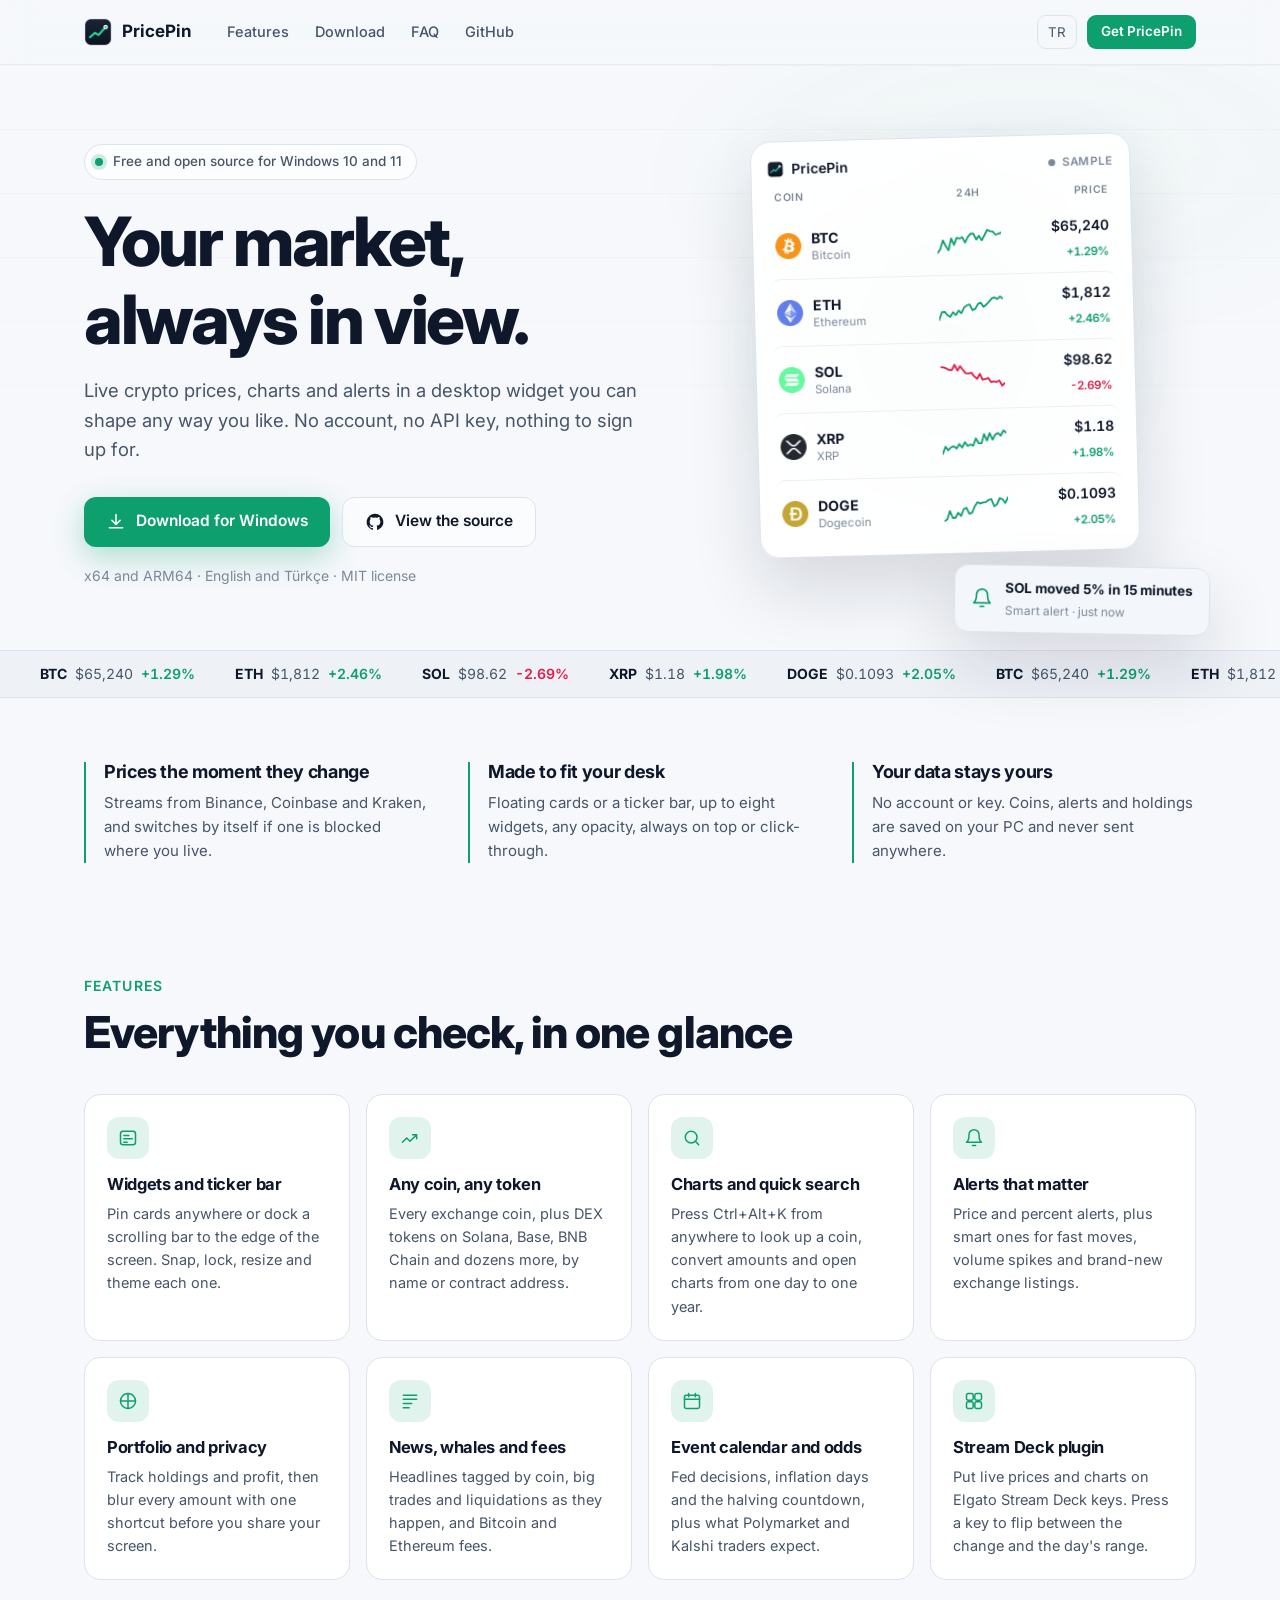
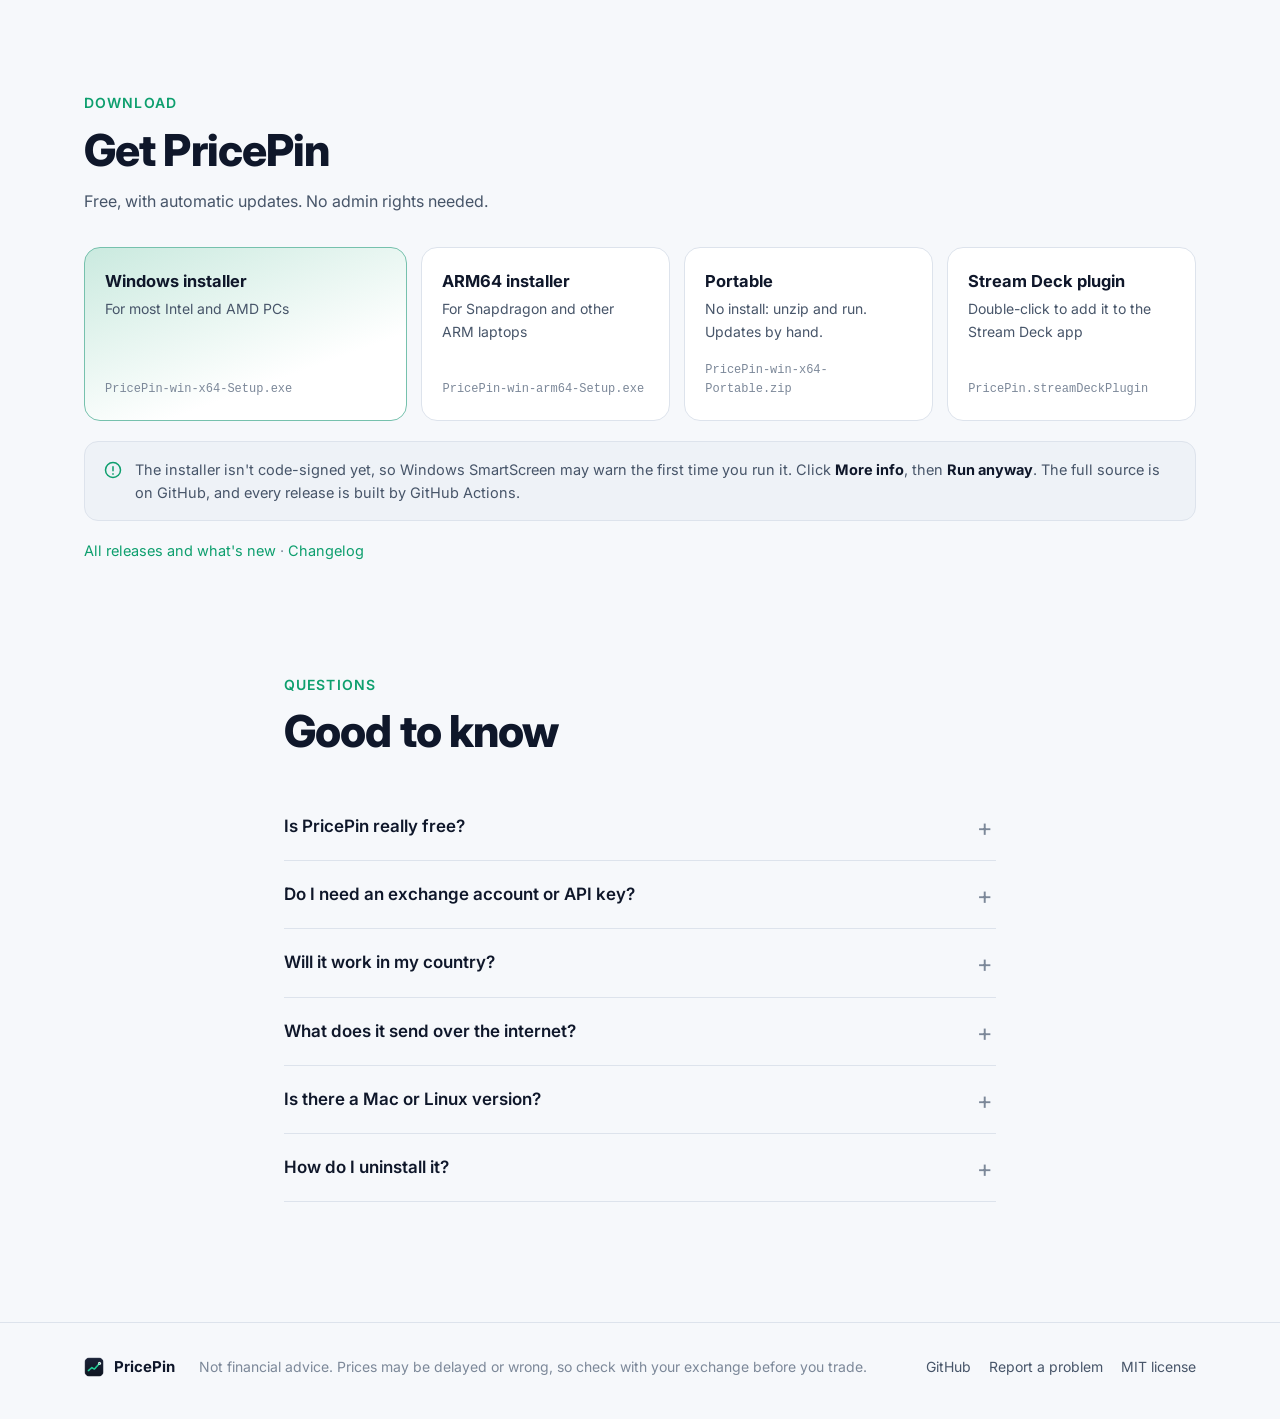
==== site/index.html @ 3ea1afc9 "Website: a GitHub Pages site for PricePin One static page in site/ (no build step): hero with a widg" ====
<!doctype html>
<html lang="en">
<head>
  <meta charset="utf-8">
  <meta name="viewport" content="width=device-width, initial-scale=1">
  <title>PricePin: live crypto prices on your Windows desktop</title>
  <meta name="description" content="PricePin is a free, open-source Windows widget for live crypto prices, charts, alerts, portfolio, news and prediction odds. No account, no API key.">
  <meta name="theme-color" content="#0B1019">
  <link rel="icon" href="favicon.ico" sizes="any">
  <link rel="icon" href="img/icon.png" type="image/png">
  <link rel="canonical" href="https://4u0.github.io/PricePin-Next/">
  <meta property="og:type" content="website">
  <meta property="og:title" content="PricePin: your market, always in view">
  <meta property="og:description" content="A free, open-source Windows widget for live crypto prices, charts, alerts and more.">
  <meta property="og:url" content="https://4u0.github.io/PricePin-Next/">
  <meta property="og:image" content="https://4u0.github.io/PricePin-Next/img/og.png">
  <meta name="twitter:card" content="summary_large_image">
  <link rel="preconnect" href="https://fonts.googleapis.com">
  <link rel="preconnect" href="https://fonts.gstatic.com" crossorigin>
  <link href="https://fonts.googleapis.com/css2?family=Inter:wght@400;500;600;700;800&display=swap" rel="stylesheet">
  <link rel="stylesheet" href="style.css">
</head>
<body>
  <a class="skip" href="#main" data-i18n="skip">Skip to content</a>

  <header class="nav" id="top">
    <div class="wrap nav-row">
      <a class="brand" href="#top" aria-label="PricePin">
        <img src="img/icon.png" alt="" width="28" height="28">
        <span>PricePin</span>
      </a>
      <nav class="links" aria-label="Main">
        <a href="#features" data-i18n="nav.features">Features</a>
        <a href="#download" data-i18n="nav.download">Download</a>
        <a href="#faq" data-i18n="nav.faq">FAQ</a>
        <a href="https://github.com/4U0/PricePin-Next" rel="noopener">GitHub</a>
      </nav>
      <div class="nav-actions">
        <button class="lang" id="lang" type="button" aria-label="Türkçe">TR</button>
        <a class="btn btn-small" href="#download" data-i18n="nav.get">Get PricePin</a>
      </div>
    </div>
  </header>

  <main id="main">
    <!-- Hero -->
    <section class="hero">
      <div class="wrap hero-grid">
        <div class="hero-copy">
          <p class="eyebrow"><span class="dot"></span><span data-i18n="hero.eyebrow">Free and open source for Windows 10 and 11</span></p>
          <h1 data-i18n="hero.title">Your market, always in view.</h1>
          <p class="lead" data-i18n="hero.lead">Live crypto prices, charts and alerts in a desktop widget you can shape any way you like. No account, no API key, nothing to sign up for.</p>
          <div class="cta">
            <a class="btn btn-primary" id="download-main" href="https://github.com/4U0/PricePin-Next/releases/latest/download/PricePin-win-x64-Setup.exe">
              <svg viewBox="0 0 24 24" aria-hidden="true"><path d="M12 3v12m0 0l-5-5m5 5l5-5M4 19h16"/></svg>
              <span data-i18n="hero.download">Download for Windows</span>
            </a>
            <a class="btn btn-ghost" href="https://github.com/4U0/PricePin-Next" rel="noopener">
              <svg viewBox="0 0 24 24" aria-hidden="true" class="fill"><path d="M12 2a10 10 0 00-3.2 19.5c.5.1.7-.2.7-.5v-1.7c-2.8.6-3.4-1.3-3.4-1.3-.4-1.2-1.1-1.5-1.1-1.5-.9-.6.1-.6.1-.6 1 .1 1.5 1 1.5 1 .9 1.6 2.4 1.1 3 .9.1-.7.4-1.1.6-1.4-2.2-.2-4.6-1.1-4.6-5 0-1.1.4-2 1-2.7-.1-.3-.4-1.3.1-2.7 0 0 .8-.3 2.8 1a9.6 9.6 0 015 0c1.9-1.3 2.8-1 2.8-1 .5 1.4.2 2.4.1 2.7.6.7 1 1.6 1 2.7 0 3.9-2.3 4.8-4.6 5 .4.3.7.9.7 1.9V21c0 .3.2.6.7.5A10 10 0 0012 2z"/></svg>
              <span data-i18n="hero.source">View the source</span>
            </a>
          </div>
          <p class="fine"><span id="version-line" data-i18n="hero.version">x64 and ARM64 · English and Türkçe · MIT license</span></p>
        </div>

        <!-- A widget, drawn in HTML, with live prices when the browser can reach Coinbase -->
        <div class="hero-art" aria-label="A PricePin widget showing live prices" role="img">
          <div class="glow" aria-hidden="true"></div>
          <div class="widget" id="widget">
            <div class="widget-head">
              <span class="widget-title"><img src="img/icon.png" alt="" width="16" height="16"> PricePin</span>
              <span class="live" id="live-badge"><span class="pulse"></span><span id="live-text" data-i18n="widget.sample">Sample</span></span>
            </div>
            <div class="widget-cols"><span data-i18n="widget.coin">COIN</span><span>24H</span><span data-i18n="widget.price">PRICE</span></div>
            <ul class="rows" id="rows"></ul>
          </div>
          <div class="toast" aria-hidden="true">
            <svg viewBox="0 0 24 24"><path d="M6 8a6 6 0 1112 0c0 7 3 9 3 9H3s3-2 3-9M10 21h4"/></svg>
            <div><strong data-i18n="toast.title">SOL moved 5% in 15 minutes</strong><span data-i18n="toast.body">Smart alert · just now</span></div>
          </div>
        </div>
      </div>
    </section>

    <!-- Ticker strip -->
    <div class="ticker" aria-hidden="true">
      <div class="ticker-track" id="ticker"></div>
    </div>

    <!-- Promise -->
    <section class="wrap promise">
      <div class="promise-item">
        <h3 data-i18n="p1.title">Prices the moment they change</h3>
        <p data-i18n="p1.body">Streams from Binance, Coinbase and Kraken, and switches by itself if one is blocked where you live.</p>
      </div>
      <div class="promise-item">
        <h3 data-i18n="p2.title">Made to fit your desk</h3>
        <p data-i18n="p2.body">Floating cards or a ticker bar, up to eight widgets, any opacity, always on top or click-through.</p>
      </div>
      <div class="promise-item">
        <h3 data-i18n="p3.title">Your data stays yours</h3>
        <p data-i18n="p3.body">No account or key. Coins, alerts and holdings are saved on your PC and never sent anywhere.</p>
      </div>
    </section>

    <!-- Features -->
    <section class="section" id="features">
      <div class="wrap">
        <p class="kicker" data-i18n="f.kicker">Features</p>
        <h2 data-i18n="f.title">Everything you check, in one glance</h2>
        <div class="grid">
          <article class="card">
            <div class="icon"><svg viewBox="0 0 24 24"><rect x="3" y="4" width="18" height="16" rx="3"/><path d="M7 9h6M7 13h10M7 17h4"/></svg></div>
            <h3 data-i18n="f1.t">Widgets and ticker bar</h3>
            <p data-i18n="f1.b">Pin cards anywhere or dock a scrolling bar to the edge of the screen. Snap, lock, resize and theme each one.</p>
          </article>
          <article class="card">
            <div class="icon"><svg viewBox="0 0 24 24"><path d="M3 17l5-5 4 4 8-8M15 8h5v5"/></svg></div>
            <h3 data-i18n="f2.t">Any coin, any token</h3>
            <p data-i18n="f2.b">Every exchange coin, plus DEX tokens on Solana, Base, BNB Chain and dozens more, by name or contract address.</p>
          </article>
          <article class="card">
            <div class="icon"><svg viewBox="0 0 24 24"><circle cx="11" cy="11" r="7"/><path d="M20 20l-4-4"/></svg></div>
            <h3 data-i18n="f3.t">Charts and quick search</h3>
            <p data-i18n="f3.b">Press Ctrl+Alt+K from anywhere to look up a coin, convert amounts and open charts from one day to one year.</p>
          </article>
          <article class="card">
            <div class="icon"><svg viewBox="0 0 24 24"><path d="M6 8a6 6 0 1112 0c0 7 3 9 3 9H3s3-2 3-9M10 21h4"/></svg></div>
            <h3 data-i18n="f4.t">Alerts that matter</h3>
            <p data-i18n="f4.b">Price and percent alerts, plus smart ones for fast moves, volume spikes and brand-new exchange listings.</p>
          </article>
          <article class="card">
            <div class="icon"><svg viewBox="0 0 24 24"><path d="M12 3v18M3 12h18"/><circle cx="12" cy="12" r="9"/></svg></div>
            <h3 data-i18n="f5.t">Portfolio and privacy</h3>
            <p data-i18n="f5.b">Track holdings and profit, then blur every amount with one shortcut before you share your screen.</p>
          </article>
          <article class="card">
            <div class="icon"><svg viewBox="0 0 24 24"><path d="M4 5h16M4 10h16M4 15h10M4 20h7"/></svg></div>
            <h3 data-i18n="f6.t">News, whales and fees</h3>
            <p data-i18n="f6.b">Headlines tagged by coin, big trades and liquidations as they happen, and Bitcoin and Ethereum fees.</p>
          </article>
          <article class="card">
            <div class="icon"><svg viewBox="0 0 24 24"><rect x="3" y="5" width="18" height="16" rx="2"/><path d="M3 10h18M8 3v4M16 3v4"/></svg></div>
            <h3 data-i18n="f7.t">Event calendar and odds</h3>
            <p data-i18n="f7.b">Fed decisions, inflation days and the halving countdown, plus what Polymarket and Kalshi traders expect.</p>
          </article>
          <article class="card">
            <div class="icon"><svg viewBox="0 0 24 24"><rect x="3" y="3" width="8" height="8" rx="2"/><rect x="13" y="3" width="8" height="8" rx="2"/><rect x="3" y="13" width="8" height="8" rx="2"/><rect x="13" y="13" width="8" height="8" rx="2"/></svg></div>
            <h3 data-i18n="f8.t">Stream Deck plugin</h3>
            <p data-i18n="f8.b">Put live prices and charts on Elgato Stream Deck keys. Press a key to flip between the change and the day's range.</p>
          </article>
        </div>
      </div>
    </section>

    <!-- Download -->
    <section class="section download" id="download">
      <div class="wrap">
        <p class="kicker" data-i18n="d.kicker">Download</p>
        <h2 data-i18n="d.title">Get PricePin</h2>
        <p class="sub"><span data-i18n="d.sub">Free, with automatic updates. No admin rights needed.</span> <span class="tag" id="version-tag" hidden></span></p>
        <div class="dl-grid">
          <a class="dl dl-main" href="https://github.com/4U0/PricePin-Next/releases/latest/download/PricePin-win-x64-Setup.exe">
            <strong data-i18n="d.x64">Windows installer</strong>
            <span data-i18n="d.x64b">For most Intel and AMD PCs</span>
            <em>PricePin-win-x64-Setup.exe</em>
          </a>
          <a class="dl" href="https://github.com/4U0/PricePin-Next/releases/latest/download/PricePin-win-arm64-Setup.exe">
            <strong data-i18n="d.arm">ARM64 installer</strong>
            <span data-i18n="d.armb">For Snapdragon and other ARM laptops</span>
            <em>PricePin-win-arm64-Setup.exe</em>
          </a>
          <a class="dl" href="https://github.com/4U0/PricePin-Next/releases/latest/download/PricePin-win-x64-Portable.zip">
            <strong data-i18n="d.port">Portable</strong>
            <span data-i18n="d.portb">No install: unzip and run. Updates by hand.</span>
            <em>PricePin-win-x64-Portable.zip</em>
          </a>
          <a class="dl" href="https://github.com/4U0/PricePin-Next/releases/latest/download/PricePin.streamDeckPlugin">
            <strong data-i18n="d.sd">Stream Deck plugin</strong>
            <span data-i18n="d.sdb">Double-click to add it to the Stream Deck app</span>
            <em>PricePin.streamDeckPlugin</em>
          </a>
        </div>
        <div class="note">
          <svg viewBox="0 0 24 24" aria-hidden="true"><circle cx="12" cy="12" r="9"/><path d="M12 8v5M12 16.5v.5"/></svg>
          <p data-i18n="d.note">The installer isn't code-signed yet, so Windows SmartScreen may warn the first time you run it. Click <b>More info</b>, then <b>Run anyway</b>. The full source is on GitHub, and every release is built by GitHub Actions.</p>
        </div>
        <p class="more"><a href="https://github.com/4U0/PricePin-Next/releases" data-i18n="d.all">All releases and what's new</a> · <a href="https://github.com/4U0/PricePin-Next/blob/main/CHANGELOG.md" data-i18n="d.changelog">Changelog</a></p>
      </div>
    </section>

    <!-- FAQ -->
    <section class="section" id="faq">
      <div class="wrap narrow">
        <p class="kicker" data-i18n="q.kicker">Questions</p>
        <h2 data-i18n="q.title">Good to know</h2>
        <details>
          <summary data-i18n="q1.q">Is PricePin really free?</summary>
          <p data-i18n="q1.a">Yes. It's open source under the MIT license, with no ads, no trial and no paid tier.</p>
        </details>
        <details>
          <summary data-i18n="q2.q">Do I need an exchange account or API key?</summary>
          <p data-i18n="q2.a">No. PricePin reads public market data only. It never asks for keys, passwords or wallets, and it can't trade.</p>
        </details>
        <details>
          <summary data-i18n="q3.q">Will it work in my country?</summary>
          <p data-i18n="q3.a">Most likely. If an exchange is blocked where you are, PricePin switches to another one by itself. You can also pick the source in Settings.</p>
        </details>
        <details>
          <summary data-i18n="q4.q">What does it send over the internet?</summary>
          <p data-i18n="q4.a">It downloads prices, charts and news from public sources. Once a day it sends one anonymous count with the app and Windows version, which you can turn off. Your coins, alerts and holdings never leave your PC.</p>
        </details>
        <details>
          <summary data-i18n="q5.q">Is there a Mac or Linux version?</summary>
          <p data-i18n="q5.a">Not yet. PricePin is built for Windows 10 and 11, on both x64 and ARM64.</p>
        </details>
        <details>
          <summary data-i18n="q6.q">How do I uninstall it?</summary>
          <p data-i18n="q6.a">Remove it from Settings, then Apps, like any other app. Your settings stay in %AppData%\PricePin in case you come back.</p>
        </details>
      </div>
    </section>
  </main>

  <footer class="footer">
    <div class="wrap foot-row">
      <div class="brand small"><img src="img/icon.png" alt="" width="20" height="20"><span>PricePin</span></div>
      <p data-i18n="foot.note">Not financial advice. Prices may be delayed or wrong, so check with your exchange before you trade.</p>
      <nav aria-label="Footer">
        <a href="https://github.com/4U0/PricePin-Next" rel="noopener">GitHub</a>
        <a href="https://github.com/4U0/PricePin-Next/issues" rel="noopener" data-i18n="foot.issues">Report a problem</a>
        <a href="https://github.com/4U0/PricePin-Next/blob/main/LICENSE" rel="noopener" data-i18n="foot.license">MIT license</a>
      </nav>
    </div>
  </footer>

  <script src="app.js" defer></script>
</body>
</html>
---- site/style.css ----
/* PricePin website. Colours match the app's dark theme; a light theme follows the system setting. */
:root {
  --bg: #0B1019;
  --bg-2: #111827;
  --surface: #151E2D;
  --surface-2: #1B2537;
  --line: #263246;
  --text: #F1F5F9;
  --text-2: #A7B2C3;
  --text-3: #6B788C;
  --accent: #22D399;
  --accent-2: #65F0C0;
  --accent-ink: #04261A;
  --down: #F43F5E;
  --shadow: 0 30px 80px rgba(0, 0, 0, .45);
  --radius: 16px;
  color-scheme: dark;
}

@media (prefers-color-scheme: light) {
  :root {
    --bg: #F6F8FB;
    --bg-2: #EEF2F7;
    --surface: #FFFFFF;
    --surface-2: #F3F6FA;
    --line: #DDE3EC;
    --text: #0F172A;
    --text-2: #475569;
    --text-3: #7C8899;
    --accent: #0E9F6E;
    --accent-2: #12B886;
    --accent-ink: #FFFFFF;
    --down: #E11D48;
    --shadow: 0 30px 70px rgba(15, 23, 42, .14);
    color-scheme: light;
  }
}

* { box-sizing: border-box; }
html { scroll-behavior: smooth; scroll-padding-top: 76px; }
body {
  margin: 0;
  background: var(--bg);
  color: var(--text);
  font: 16px/1.6 "Inter", "Segoe UI Variable Text", "Segoe UI", system-ui, sans-serif;
  -webkit-font-smoothing: antialiased;
  overflow-x: hidden;
}
img { display: block; }
a { color: inherit; }
h1, h2, h3 { line-height: 1.15; margin: 0; letter-spacing: -.02em; }
p { margin: 0; }
svg { width: 20px; height: 20px; fill: none; stroke: currentColor; stroke-width: 1.8; stroke-linecap: round; stroke-linejoin: round; flex: none; }
svg.fill { fill: currentColor; stroke: none; }

.wrap { max-width: 1160px; margin: 0 auto; padding: 0 24px; }
.narrow { max-width: 760px; }
.skip { position: absolute; left: -999px; top: 8px; background: var(--accent); color: var(--accent-ink); padding: 8px 14px; border-radius: 8px; z-index: 100; }
.skip:focus { left: 12px; }
:focus-visible { outline: 2px solid var(--accent); outline-offset: 3px; border-radius: 6px; }

/* ---- Navigation ---- */
.nav {
  position: sticky; top: 0; z-index: 50;
  background: color-mix(in srgb, var(--bg) 82%, transparent);
  backdrop-filter: saturate(160%) blur(14px);
  -webkit-backdrop-filter: saturate(160%) blur(14px);
  border-bottom: 1px solid color-mix(in srgb, var(--line) 60%, transparent);
}
.nav-row { display: flex; align-items: center; gap: 24px; height: 64px; }
.brand { display: flex; align-items: center; gap: 10px; font-weight: 700; font-size: 17px; text-decoration: none; }
.brand.small { font-size: 15px; }
.links { display: flex; gap: 26px; margin-left: 12px; }
.links a { color: var(--text-2); text-decoration: none; font-size: 14.5px; font-weight: 500; }
.links a:hover { color: var(--text); }
.nav-actions { margin-left: auto; display: flex; align-items: center; gap: 10px; }
.lang {
  height: 34px; min-width: 40px; padding: 0 10px; border-radius: 9px;
  border: 1px solid var(--line); background: transparent; color: var(--text-2);
  font: 600 13px/1 inherit; font-family: inherit; cursor: pointer;
}
.lang:hover { color: var(--text); border-color: var(--text-3); }

/* ---- Buttons ---- */
.btn {
  display: inline-flex; align-items: center; justify-content: center; gap: 10px;
  height: 50px; padding: 0 22px; border-radius: 12px;
  font-weight: 600; font-size: 15.5px; text-decoration: none; white-space: nowrap;
  transition: transform .15s ease, background .15s ease, border-color .15s ease;
}
.btn:hover { transform: translateY(-1px); }
.btn-primary { background: var(--accent); color: var(--accent-ink); box-shadow: 0 10px 30px color-mix(in srgb, var(--accent) 30%, transparent); }
.btn-primary:hover { background: var(--accent-2); }
.btn-ghost { border: 1px solid var(--line); color: var(--text); background: color-mix(in srgb, var(--surface) 60%, transparent); }
.btn-ghost:hover { border-color: var(--text-3); }
.btn-small { height: 34px; padding: 0 14px; font-size: 13.5px; border-radius: 9px; background: var(--accent); color: var(--accent-ink); }

/* ---- Hero ---- */
.hero { padding: 72px 0 56px; position: relative; }
.hero::before {
  content: ""; position: absolute; inset: 0; pointer-events: none;
  background:
    radial-gradient(600px 300px at 80% 20%, color-mix(in srgb, var(--accent) 12%, transparent), transparent 70%),
    linear-gradient(var(--line) 1px, transparent 1px) 0 0 / 100% 64px;
  mask-image: linear-gradient(to bottom, rgba(0,0,0,.5), transparent 85%);
  -webkit-mask-image: linear-gradient(to bottom, rgba(0,0,0,.5), transparent 85%);
  opacity: .6;
}
.hero-grid { position: relative; display: grid; grid-template-columns: 1.05fr .95fr; gap: 56px; align-items: center; }
.eyebrow {
  display: inline-flex; align-items: center; gap: 10px;
  padding: 6px 14px 6px 10px; border: 1px solid var(--line); border-radius: 999px;
  color: var(--text-2); font-size: 13.5px; font-weight: 500; background: color-mix(in srgb, var(--surface) 70%, transparent);
}
.dot { width: 8px; height: 8px; border-radius: 50%; background: var(--accent); box-shadow: 0 0 0 4px color-mix(in srgb, var(--accent) 20%, transparent); }
h1 { font-size: clamp(40px, 6vw, 68px); font-weight: 800; margin: 22px 0 18px; letter-spacing: -.035em; }
.lead { font-size: 18.5px; color: var(--text-2); max-width: 34em; }
.cta { display: flex; gap: 12px; margin: 32px 0 18px; flex-wrap: wrap; }
.fine { color: var(--text-3); font-size: 14px; }

.hero-art { position: relative; display: flex; justify-content: center; min-height: 420px; align-items: center; padding-bottom: 40px; }
.glow { position: absolute; width: min(420px, 100%); aspect-ratio: 1; border-radius: 50%; background: radial-gradient(circle, color-mix(in srgb, var(--accent) 22%, transparent), transparent 70%); filter: blur(20px); }

.widget {
  position: relative; width: 100%; max-width: 380px;
  background: color-mix(in srgb, var(--surface) 92%, transparent);
  border: 1px solid var(--line); border-radius: 20px; padding: 16px 16px 10px;
  box-shadow: var(--shadow);
  backdrop-filter: blur(10px);
  transform: rotate(-1.5deg);
}
.widget-head { display: flex; justify-content: space-between; align-items: center; margin-bottom: 10px; }
.widget-title { display: flex; align-items: center; gap: 8px; font-weight: 600; font-size: 14px; }
.live { display: inline-flex; align-items: center; gap: 7px; font-size: 11.5px; font-weight: 600; color: var(--text-3); text-transform: uppercase; letter-spacing: .06em; }
.pulse { width: 7px; height: 7px; border-radius: 50%; background: var(--text-3); }
.live.on { color: var(--accent); }
.live.on .pulse { background: var(--accent); animation: pulse 1.6s infinite; }
@keyframes pulse { 0% { box-shadow: 0 0 0 0 color-mix(in srgb, var(--accent) 60%, transparent); } 100% { box-shadow: 0 0 0 8px transparent; } }
.widget-cols { display: grid; grid-template-columns: 1fr 72px 104px; padding: 0 6px 6px; font-size: 10.5px; font-weight: 600; letter-spacing: .06em; color: var(--text-3); }
.widget-cols span:nth-child(2) { text-align: center; }
.widget-cols span:nth-child(3) { text-align: right; }
.rows { list-style: none; margin: 0; padding: 0; }
.row { display: grid; grid-template-columns: 1fr 72px 104px; align-items: center; padding: 9px 6px; border-radius: 10px; }
.row + .row { border-top: 1px solid color-mix(in srgb, var(--line) 55%, transparent); }
.coin { display: flex; align-items: center; gap: 10px; min-width: 0; }
.coin img { width: 26px; height: 26px; }
.coin b { font-size: 14px; display: block; }
.coin small { color: var(--text-3); font-size: 11.5px; display: block; line-height: 1.2; }
.spark { width: 64px; height: 26px; justify-self: center; }
.spark path { fill: none; stroke-width: 1.8; }
.spark .area { stroke: none; opacity: .14; }
.price { text-align: right; font-variant-numeric: tabular-nums; }
.price b { display: block; font-size: 14px; font-weight: 600; transition: color .4s ease; }
.price small { font-size: 11.5px; font-weight: 600; }
.up { color: var(--accent); }
.down { color: var(--down); }
.flash-up b { color: var(--accent); }
.flash-down b { color: var(--down); }

.toast {
  position: absolute; right: -14px; bottom: -40px; display: flex; gap: 12px; align-items: center;
  padding: 12px 16px; border-radius: 14px; background: var(--surface-2); border: 1px solid var(--line);
  box-shadow: var(--shadow); font-size: 13px; max-width: 270px; transform: rotate(1deg);
  animation: rise .8s 1.2s both ease-out;
}
.toast svg { color: var(--accent); width: 22px; height: 22px; }
.toast strong { display: block; font-size: 13.5px; }
.toast span { color: var(--text-3); font-size: 12px; }
@keyframes rise { from { opacity: 0; transform: translateY(16px) rotate(1deg); } to { opacity: 1; transform: translateY(0) rotate(1deg); } }

/* ---- Ticker strip ---- */
.ticker { border-block: 1px solid var(--line); background: var(--bg-2); overflow: hidden; height: 48px; display: flex; align-items: center; }
.ticker-track { display: flex; gap: 40px; white-space: nowrap; animation: scroll 40s linear infinite; padding-left: 40px; font-size: 14px; font-variant-numeric: tabular-nums; }
.ticker-track span { display: inline-flex; gap: 8px; align-items: center; }
.ticker-track b { font-weight: 700; }
.ticker-track i { font-style: normal; color: var(--text-2); }
.ticker-track em { font-style: normal; font-weight: 600; }
@keyframes scroll { to { transform: translateX(-50%); } }

/* ---- Promise ---- */
.promise { display: grid; grid-template-columns: repeat(3, 1fr); gap: 40px; padding-top: 64px; padding-bottom: 24px; }
.promise h3 { font-size: 18px; margin-bottom: 8px; }
.promise p { color: var(--text-2); font-size: 15px; }
.promise-item { border-left: 2px solid var(--accent); padding-left: 18px; }

/* ---- Sections ---- */
.section { padding: 88px 0 24px; }
.kicker { color: var(--accent); font-weight: 600; font-size: 14px; letter-spacing: .08em; text-transform: uppercase; margin-bottom: 10px; }
h2 { font-size: clamp(30px, 4vw, 44px); font-weight: 800; margin-bottom: 36px; }
.sub { color: var(--text-2); margin: -22px 0 32px; display: flex; gap: 10px; align-items: center; flex-wrap: wrap; }
.tag { font-size: 12.5px; font-weight: 600; color: var(--accent); border: 1px solid color-mix(in srgb, var(--accent) 40%, transparent); border-radius: 999px; padding: 2px 10px; }

.grid { display: grid; grid-template-columns: repeat(4, 1fr); gap: 16px; }
.card { background: var(--surface); border: 1px solid var(--line); border-radius: var(--radius); padding: 22px; transition: border-color .2s ease, transform .2s ease; }
.card:hover { border-color: color-mix(in srgb, var(--accent) 45%, var(--line)); transform: translateY(-2px); }
.card h3 { font-size: 16.5px; margin: 16px 0 8px; }
.card p { color: var(--text-2); font-size: 14.5px; }
.icon { width: 42px; height: 42px; border-radius: 12px; display: grid; place-items: center; color: var(--accent); background: color-mix(in srgb, var(--accent) 12%, transparent); }

/* ---- Download ---- */
.dl-grid { display: grid; grid-template-columns: 1.3fr 1fr 1fr 1fr; gap: 14px; }
.dl {
  display: flex; flex-direction: column; gap: 4px; padding: 20px; border-radius: var(--radius);
  background: var(--surface); border: 1px solid var(--line); text-decoration: none; transition: border-color .2s ease, transform .2s ease;
}
.dl:hover { border-color: var(--accent); transform: translateY(-2px); }
.dl strong { font-size: 16.5px; }
.dl span { color: var(--text-2); font-size: 14px; }
.dl em { margin-top: auto; padding-top: 14px; font-style: normal; font-size: 12px; color: var(--text-3); font-family: ui-monospace, "Cascadia Code", Consolas, monospace; overflow-wrap: anywhere; }
.dl-main { background: linear-gradient(160deg, color-mix(in srgb, var(--accent) 22%, var(--surface)), var(--surface) 70%); border-color: color-mix(in srgb, var(--accent) 50%, var(--line)); }
.note { display: flex; gap: 12px; margin-top: 20px; padding: 16px 18px; border-radius: 14px; background: var(--bg-2); border: 1px solid var(--line); color: var(--text-2); font-size: 14.5px; }
.note svg { color: var(--accent); margin-top: 2px; }
.note b { color: var(--text); }
.more { margin-top: 18px; font-size: 14.5px; color: var(--text-3); }
.more a { color: var(--accent); text-decoration: none; }
.more a:hover { text-decoration: underline; }

/* ---- FAQ ---- */
details { border-bottom: 1px solid var(--line); }
summary { cursor: pointer; list-style: none; padding: 20px 36px 20px 0; font-weight: 600; font-size: 17px; position: relative; }
summary::-webkit-details-marker { display: none; }
summary::after { content: "+"; position: absolute; right: 4px; top: 16px; font-size: 24px; font-weight: 400; color: var(--text-3); transition: transform .2s ease; }
details[open] summary::after { transform: rotate(45deg); }
details p { padding: 0 0 20px; color: var(--text-2); }

/* ---- Footer ---- */
.footer { margin-top: 96px; border-top: 1px solid var(--line); padding: 32px 0 40px; color: var(--text-3); font-size: 14px; }
.foot-row { display: flex; gap: 24px; align-items: center; flex-wrap: wrap; }
.foot-row p { flex: 1; min-width: 240px; }
.foot-row nav { display: flex; gap: 18px; flex-wrap: wrap; }
.foot-row a { text-decoration: none; color: var(--text-2); }
.foot-row a:hover { color: var(--text); }
.footer .brand { color: var(--text); }

/* ---- Smaller screens ---- */
@media (max-width: 1000px) {
  .grid { grid-template-columns: repeat(2, 1fr); }
  .dl-grid { grid-template-columns: 1fr 1fr; }
}
@media (max-width: 860px) {
  .hero { padding-top: 48px; }
  .hero-grid { grid-template-columns: 1fr; gap: 40px; }
  .links { display: none; }
  .promise { grid-template-columns: 1fr; gap: 24px; }
  .hero-art { min-height: 0; padding-bottom: 56px; }
  .widget { transform: none; }
}
@media (max-width: 560px) {
  .wrap { padding: 0 16px; }
  .grid, .dl-grid { grid-template-columns: 1fr; }
  .cta .btn { width: 100%; }
  .nav-actions .btn-small { display: none; }
  .toast { right: 8px; bottom: 0; max-width: 250px; }
  .widget-cols, .row { grid-template-columns: 1fr 56px 96px; }
  .spark { width: 50px; }
  .section { padding-top: 64px; }
}
@media (prefers-reduced-motion: reduce) {
  *, *::before, *::after { animation: none !important; transition: none !important; }
  html { scroll-behavior: auto; }
}
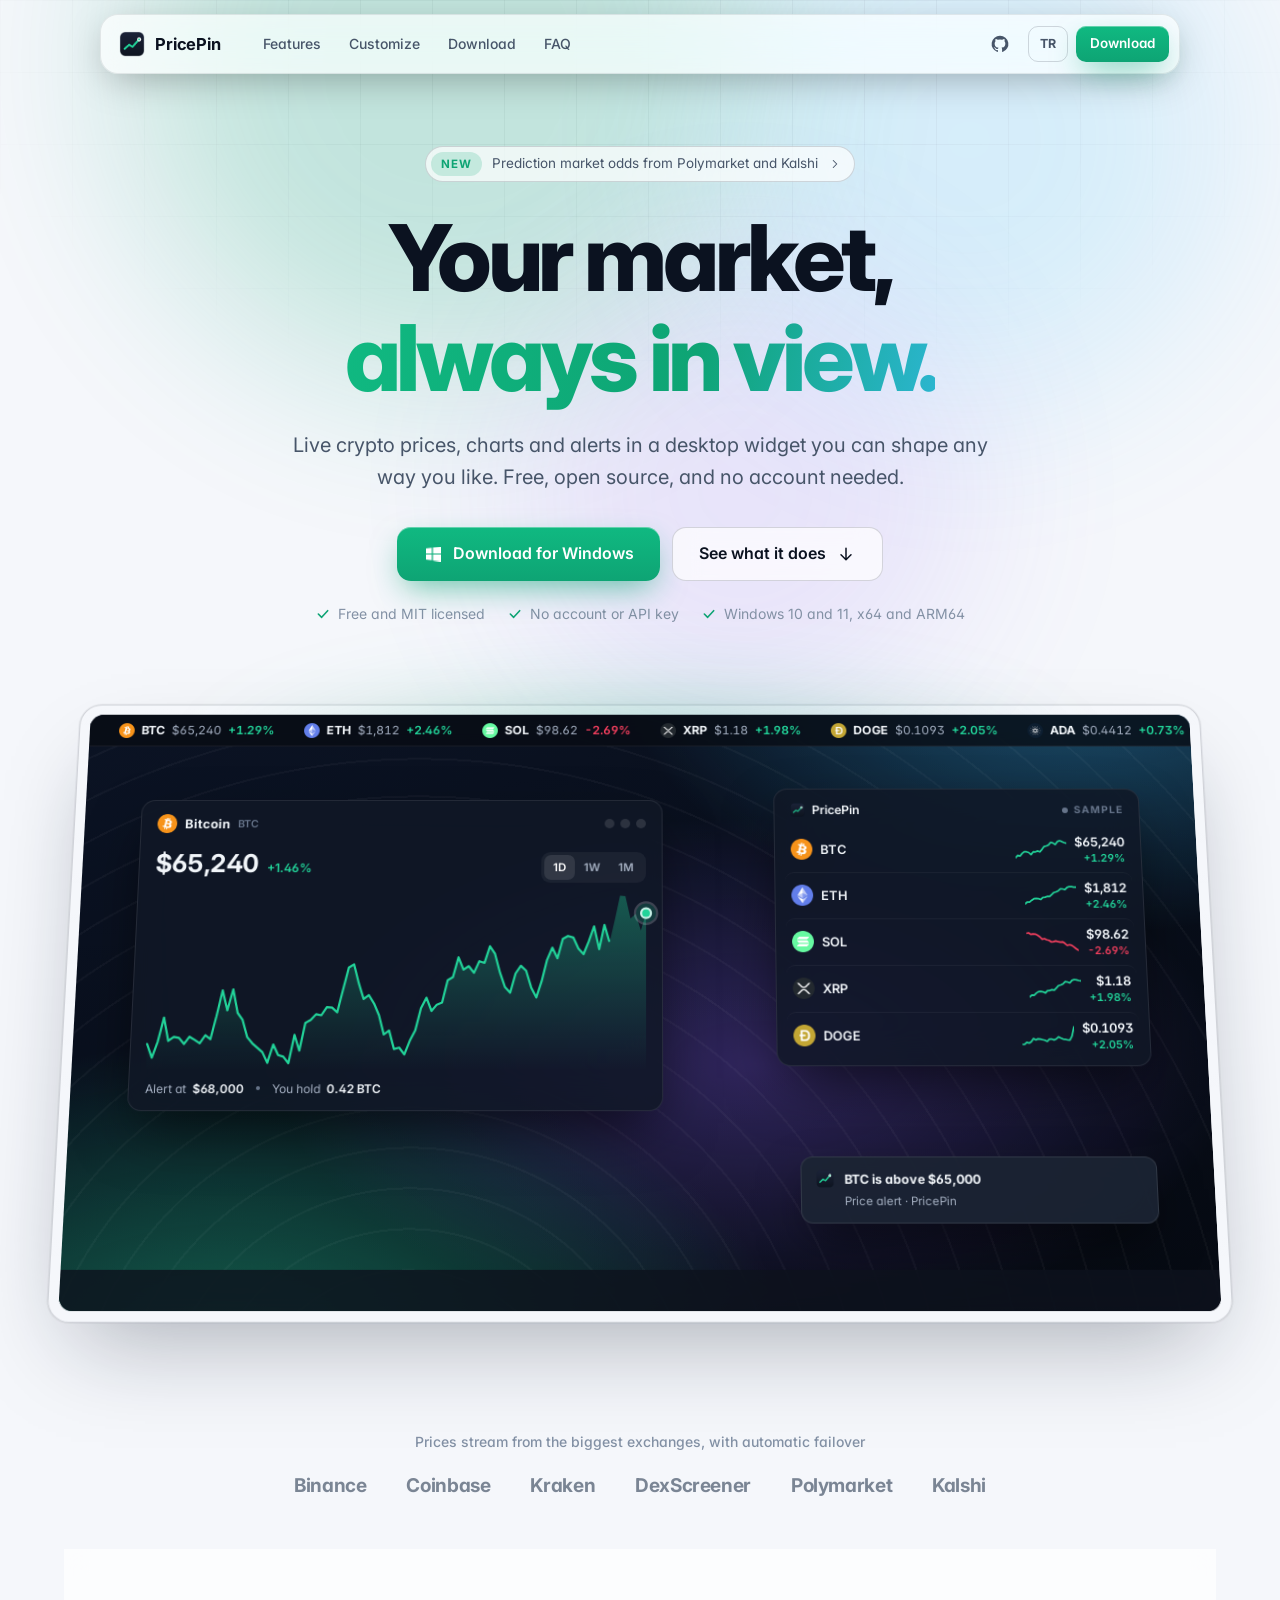
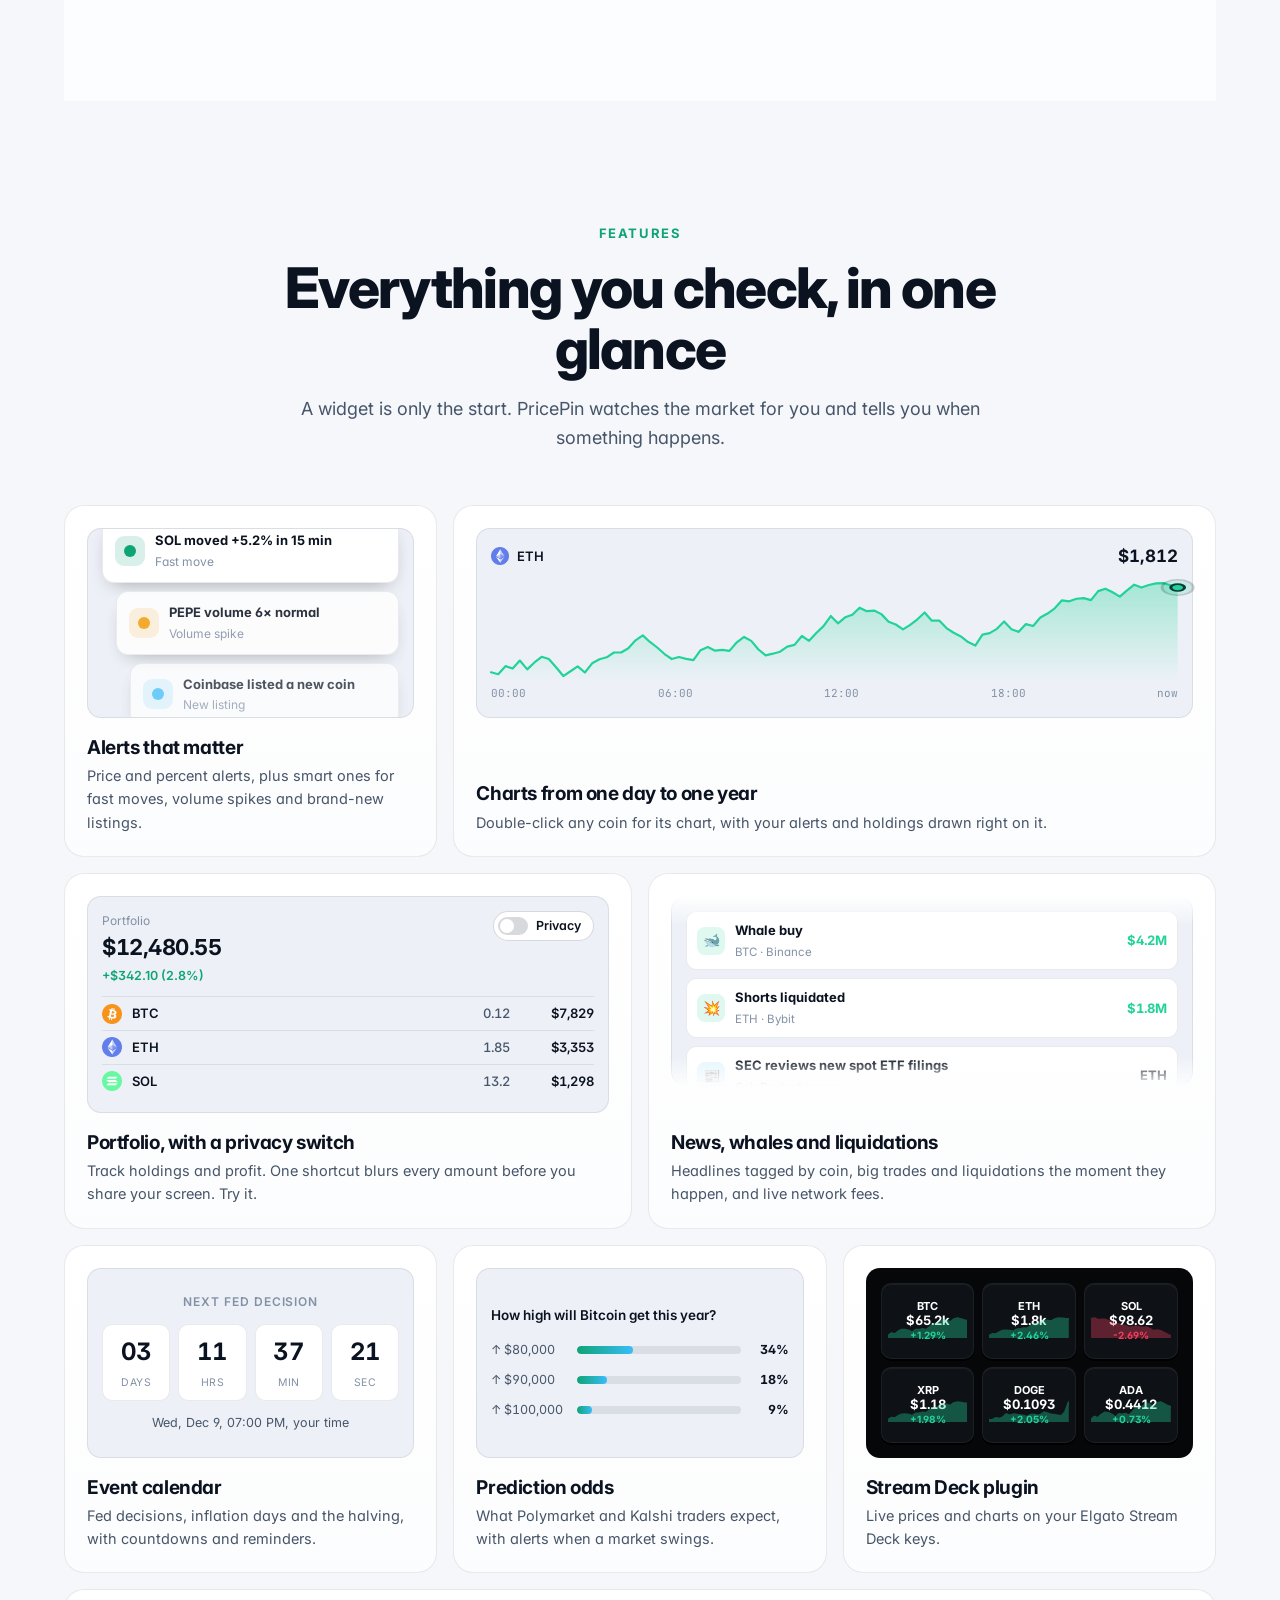
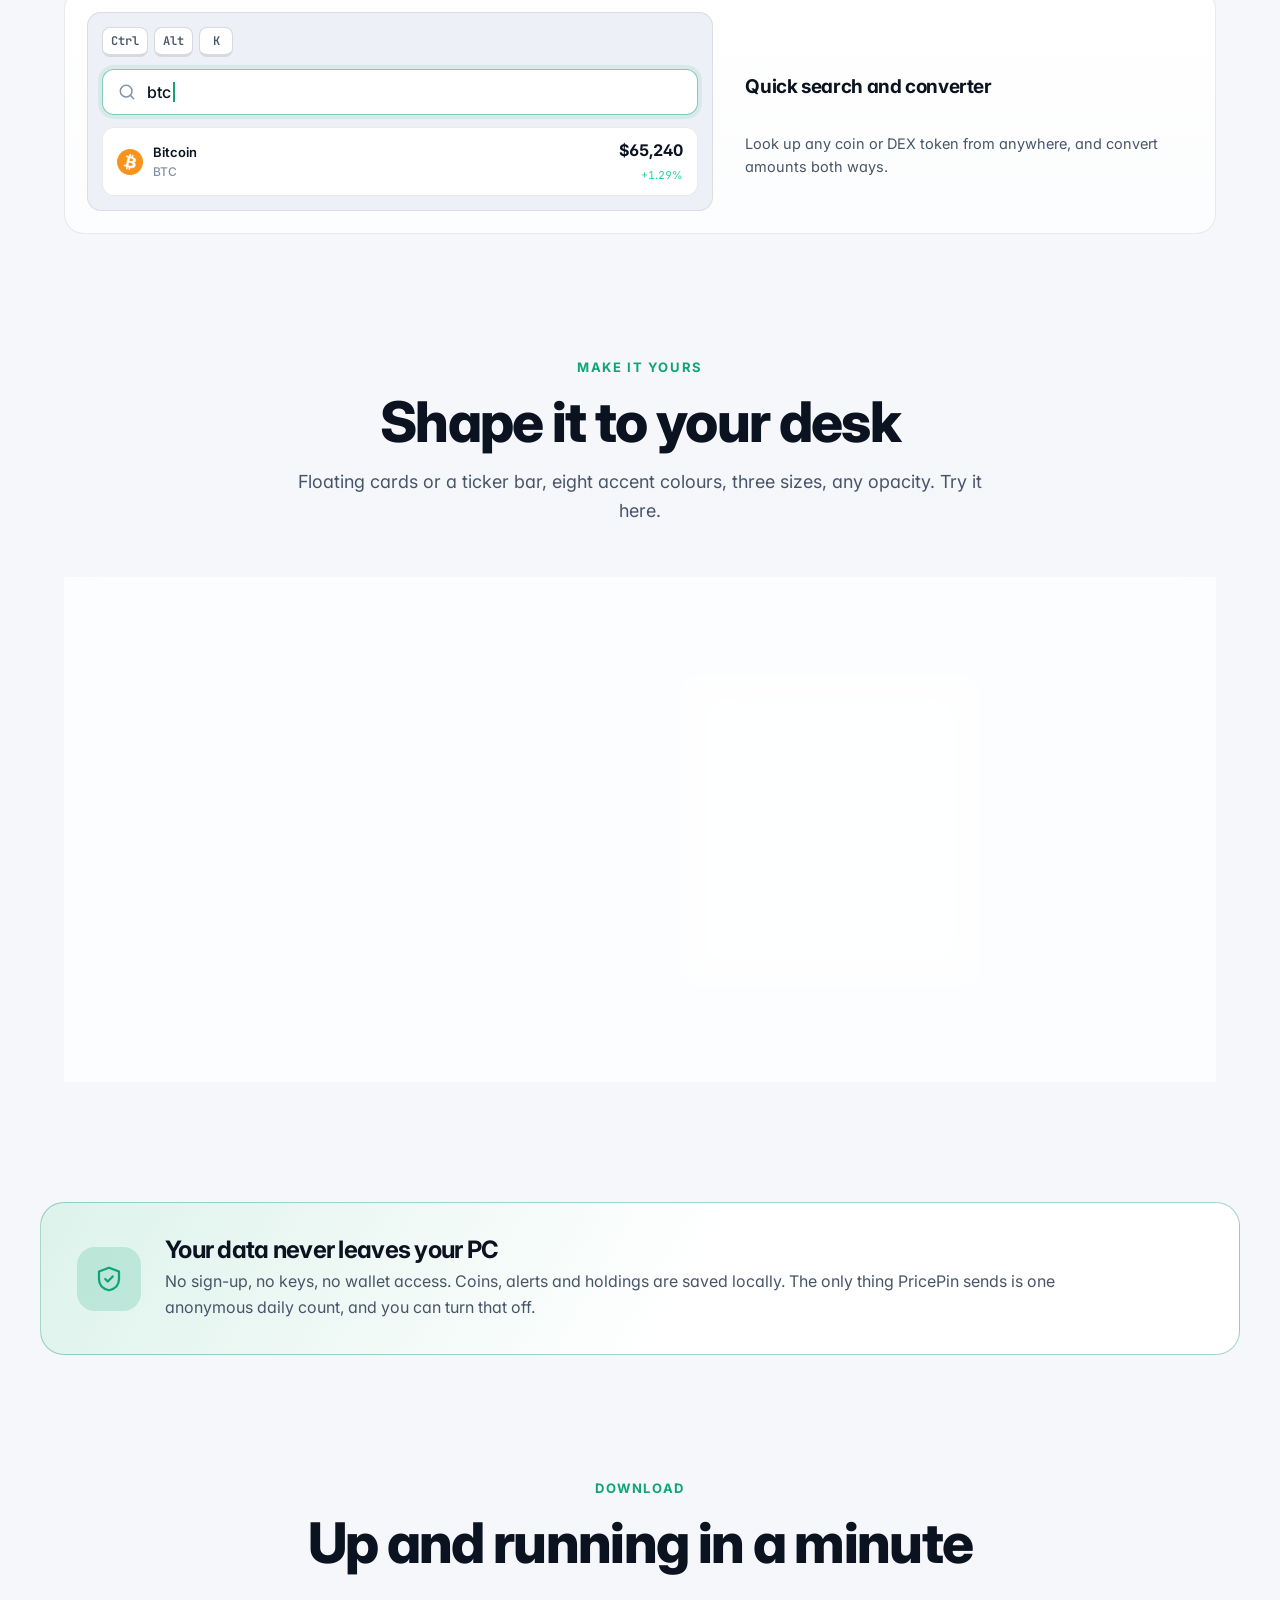
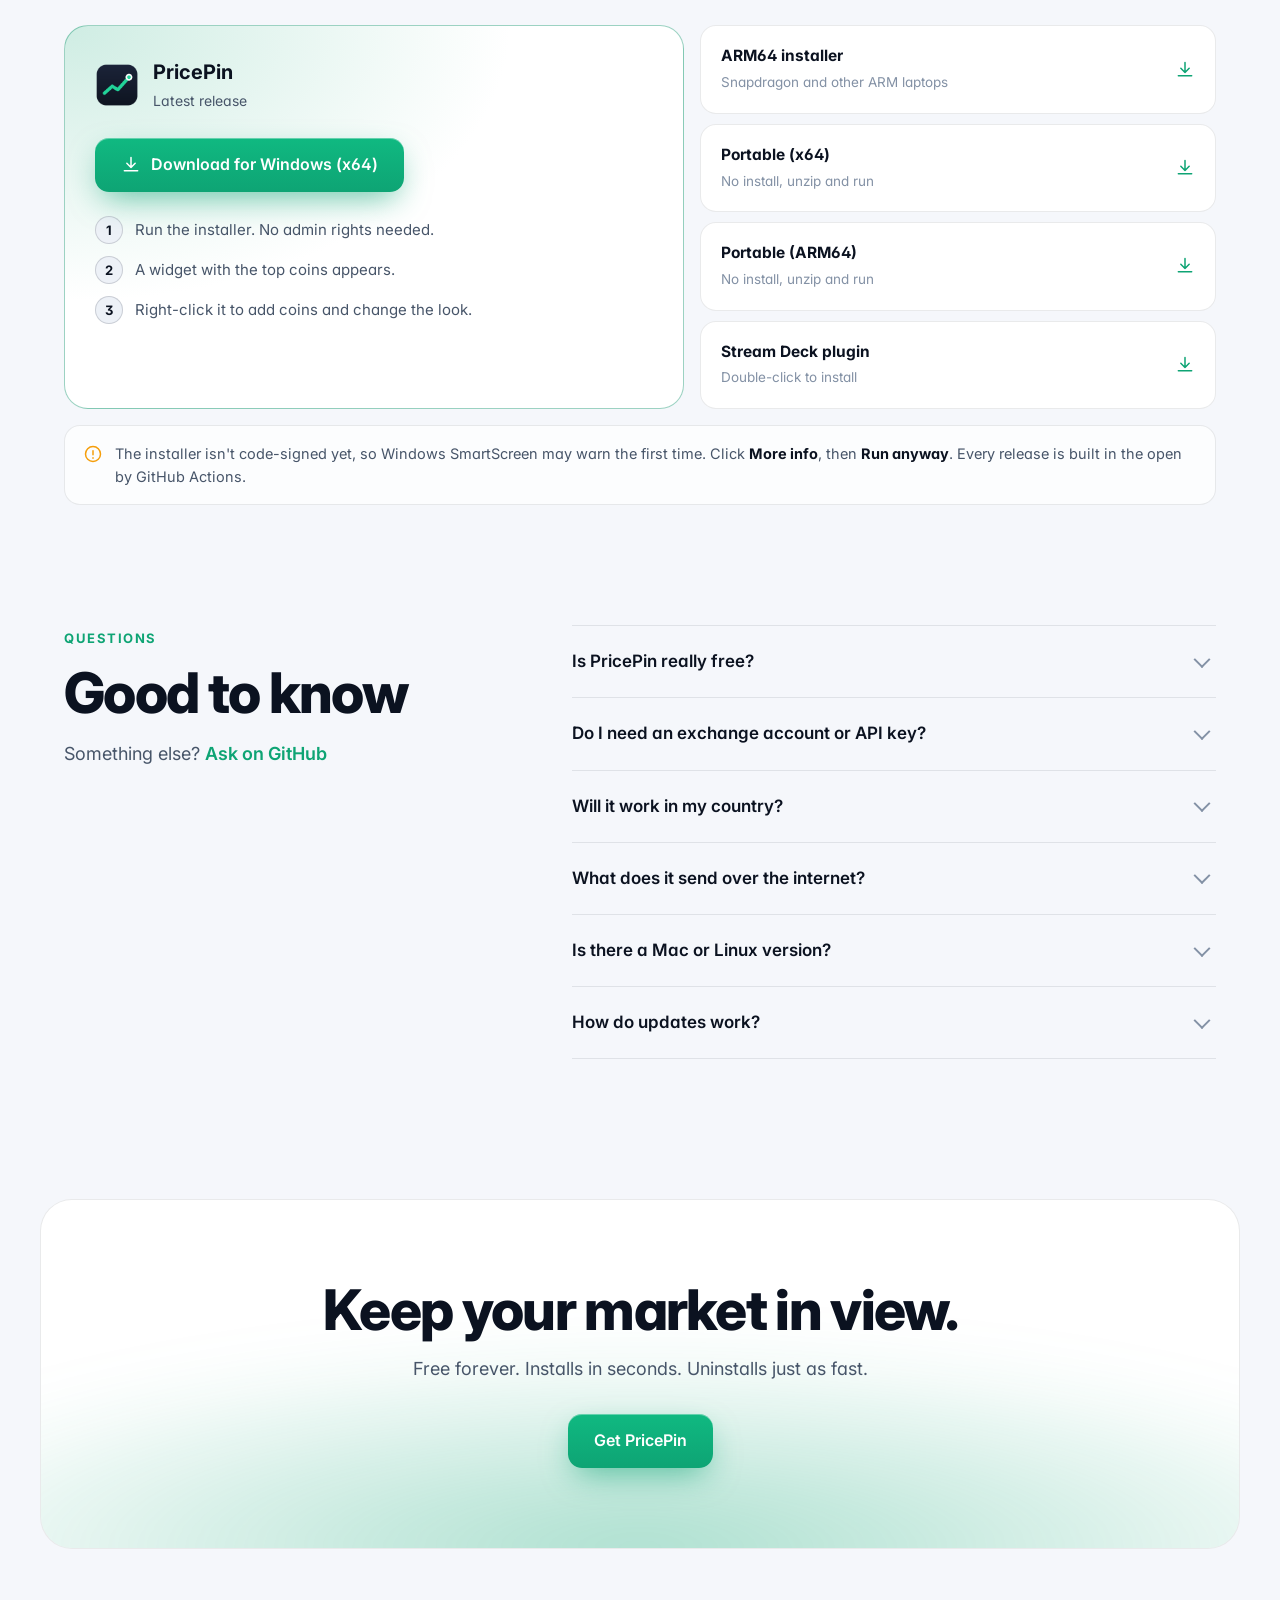
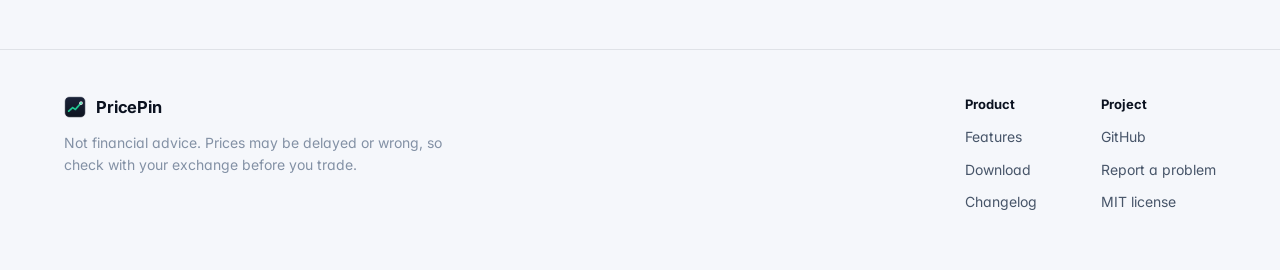
==== commit c2fc68ac: "Website: redesign with a live desktop scene, bento features and a customizer - Hero: a Windows deskt" ====
--- a/site/index.html
+++ b/site/index.html
@@ -5,7 +5,7 @@
   <meta name="viewport" content="width=device-width, initial-scale=1">
   <title>PricePin: live crypto prices on your Windows desktop</title>
   <meta name="description" content="PricePin is a free, open-source Windows widget for live crypto prices, charts, alerts, portfolio, news and prediction odds. No account, no API key.">
-  <meta name="theme-color" content="#0B1019">
+  <meta name="theme-color" content="#070B12">
   <link rel="icon" href="favicon.ico" sizes="any">
   <link rel="icon" href="img/icon.png" type="image/png">
   <link rel="canonical" href="https://4u0.github.io/PricePin-Next/">
@@ -17,220 +17,379 @@
   <meta name="twitter:card" content="summary_large_image">
   <link rel="preconnect" href="https://fonts.googleapis.com">
   <link rel="preconnect" href="https://fonts.gstatic.com" crossorigin>
-  <link href="https://fonts.googleapis.com/css2?family=Inter:wght@400;500;600;700;800&display=swap" rel="stylesheet">
+  <link href="https://fonts.googleapis.com/css2?family=Inter:wght@400;500;600;700;800&family=JetBrains+Mono:wght@500;600&display=swap" rel="stylesheet">
   <link rel="stylesheet" href="style.css">
 </head>
 <body>
   <a class="skip" href="#main" data-i18n="skip">Skip to content</a>
 
-  <header class="nav" id="top">
-    <div class="wrap nav-row">
-      <a class="brand" href="#top" aria-label="PricePin">
-        <img src="img/icon.png" alt="" width="28" height="28">
+  <!-- Moving light behind everything -->
+  <div class="aurora" aria-hidden="true"><span></span><span></span><span></span></div>
+
+  <header class="nav-shell">
+    <nav class="nav" aria-label="Main">
+      <a class="brand" href="#top" aria-label="PricePin home">
+        <img src="img/icon.png" alt="" width="26" height="26">
         <span>PricePin</span>
       </a>
-      <nav class="links" aria-label="Main">
+      <div class="links">
         <a href="#features" data-i18n="nav.features">Features</a>
+        <a href="#customize" data-i18n="nav.customize">Customize</a>
         <a href="#download" data-i18n="nav.download">Download</a>
         <a href="#faq" data-i18n="nav.faq">FAQ</a>
-        <a href="https://github.com/4U0/PricePin-Next" rel="noopener">GitHub</a>
-      </nav>
+      </div>
       <div class="nav-actions">
-        <button class="lang" id="lang" type="button" aria-label="Türkçe">TR</button>
-        <a class="btn btn-small" href="#download" data-i18n="nav.get">Get PricePin</a>
-      </div>
-    </div>
+        <a class="gh" href="https://github.com/4U0/PricePin-Next" rel="noopener" aria-label="PricePin on GitHub">
+          <svg viewBox="0 0 24 24" class="fill" aria-hidden="true"><path d="M12 2a10 10 0 00-3.2 19.5c.5.1.7-.2.7-.5v-1.7c-2.8.6-3.4-1.3-3.4-1.3-.4-1.2-1.1-1.5-1.1-1.5-.9-.6.1-.6.1-.6 1 .1 1.5 1 1.5 1 .9 1.6 2.4 1.1 3 .9.1-.7.4-1.1.6-1.4-2.2-.2-4.6-1.1-4.6-5 0-1.1.4-2 1-2.7-.1-.3-.4-1.3.1-2.7 0 0 .8-.3 2.8 1a9.6 9.6 0 015 0c1.9-1.3 2.8-1 2.8-1 .5 1.4.2 2.4.1 2.7.6.7 1 1.6 1 2.7 0 3.9-2.3 4.8-4.6 5 .4.3.7.9.7 1.9V21c0 .3.2.6.7.5A10 10 0 0012 2z"/></svg>
+          <span class="stars" id="stars" hidden></span>
+        </a>
+        <button class="lang" id="lang" type="button">TR</button>
+        <a class="btn btn-primary btn-sm" href="#download" data-i18n="nav.get">Download</a>
+      </div>
+    </nav>
   </header>
 
   <main id="main">
-    <!-- Hero -->
-    <section class="hero">
-      <div class="wrap hero-grid">
-        <div class="hero-copy">
-          <p class="eyebrow"><span class="dot"></span><span data-i18n="hero.eyebrow">Free and open source for Windows 10 and 11</span></p>
-          <h1 data-i18n="hero.title">Your market, always in view.</h1>
-          <p class="lead" data-i18n="hero.lead">Live crypto prices, charts and alerts in a desktop widget you can shape any way you like. No account, no API key, nothing to sign up for.</p>
-          <div class="cta">
-            <a class="btn btn-primary" id="download-main" href="https://github.com/4U0/PricePin-Next/releases/latest/download/PricePin-win-x64-Setup.exe">
-              <svg viewBox="0 0 24 24" aria-hidden="true"><path d="M12 3v12m0 0l-5-5m5 5l5-5M4 19h16"/></svg>
-              <span data-i18n="hero.download">Download for Windows</span>
-            </a>
-            <a class="btn btn-ghost" href="https://github.com/4U0/PricePin-Next" rel="noopener">
-              <svg viewBox="0 0 24 24" aria-hidden="true" class="fill"><path d="M12 2a10 10 0 00-3.2 19.5c.5.1.7-.2.7-.5v-1.7c-2.8.6-3.4-1.3-3.4-1.3-.4-1.2-1.1-1.5-1.1-1.5-.9-.6.1-.6.1-.6 1 .1 1.5 1 1.5 1 .9 1.6 2.4 1.1 3 .9.1-.7.4-1.1.6-1.4-2.2-.2-4.6-1.1-4.6-5 0-1.1.4-2 1-2.7-.1-.3-.4-1.3.1-2.7 0 0 .8-.3 2.8 1a9.6 9.6 0 015 0c1.9-1.3 2.8-1 2.8-1 .5 1.4.2 2.4.1 2.7.6.7 1 1.6 1 2.7 0 3.9-2.3 4.8-4.6 5 .4.3.7.9.7 1.9V21c0 .3.2.6.7.5A10 10 0 0012 2z"/></svg>
-              <span data-i18n="hero.source">View the source</span>
-            </a>
-          </div>
-          <p class="fine"><span id="version-line" data-i18n="hero.version">x64 and ARM64 · English and Türkçe · MIT license</span></p>
-        </div>
-
-        <!-- A widget, drawn in HTML, with live prices when the browser can reach Coinbase -->
-        <div class="hero-art" aria-label="A PricePin widget showing live prices" role="img">
-          <div class="glow" aria-hidden="true"></div>
-          <div class="widget" id="widget">
-            <div class="widget-head">
-              <span class="widget-title"><img src="img/icon.png" alt="" width="16" height="16"> PricePin</span>
-              <span class="live" id="live-badge"><span class="pulse"></span><span id="live-text" data-i18n="widget.sample">Sample</span></span>
-            </div>
-            <div class="widget-cols"><span data-i18n="widget.coin">COIN</span><span>24H</span><span data-i18n="widget.price">PRICE</span></div>
-            <ul class="rows" id="rows"></ul>
-          </div>
-          <div class="toast" aria-hidden="true">
-            <svg viewBox="0 0 24 24"><path d="M6 8a6 6 0 1112 0c0 7 3 9 3 9H3s3-2 3-9M10 21h4"/></svg>
-            <div><strong data-i18n="toast.title">SOL moved 5% in 15 minutes</strong><span data-i18n="toast.body">Smart alert · just now</span></div>
-          </div>
-        </div>
-      </div>
-    </section>
-
-    <!-- Ticker strip -->
-    <div class="ticker" aria-hidden="true">
-      <div class="ticker-track" id="ticker"></div>
-    </div>
-
-    <!-- Promise -->
-    <section class="wrap promise">
-      <div class="promise-item">
-        <h3 data-i18n="p1.title">Prices the moment they change</h3>
-        <p data-i18n="p1.body">Streams from Binance, Coinbase and Kraken, and switches by itself if one is blocked where you live.</p>
-      </div>
-      <div class="promise-item">
-        <h3 data-i18n="p2.title">Made to fit your desk</h3>
-        <p data-i18n="p2.body">Floating cards or a ticker bar, up to eight widgets, any opacity, always on top or click-through.</p>
-      </div>
-      <div class="promise-item">
-        <h3 data-i18n="p3.title">Your data stays yours</h3>
-        <p data-i18n="p3.body">No account or key. Coins, alerts and holdings are saved on your PC and never sent anywhere.</p>
-      </div>
-    </section>
-
-    <!-- Features -->
+    <!-- ================= Hero ================= -->
+    <section class="hero" id="top">
+      <div class="wrap hero-copy">
+        <a class="pill reveal" href="https://github.com/4U0/PricePin-Next/releases/latest" rel="noopener">
+          <span class="pill-tag" data-i18n="hero.new">New</span>
+          <span id="pill-text" data-i18n="hero.pill">Prediction market odds from Polymarket and Kalshi</span>
+          <svg viewBox="0 0 24 24" aria-hidden="true"><path d="M9 6l6 6-6 6"/></svg>
+        </a>
+        <h1 class="reveal"><span data-i18n="hero.t1">Your market,</span><br><span class="grad" data-i18n="hero.t2">always in view.</span></h1>
+        <p class="lead reveal" data-i18n="hero.lead">Live crypto prices, charts and alerts in a desktop widget you can shape any way you like. Free, open source, and no account needed.</p>
+        <div class="cta reveal">
+          <a class="btn btn-primary btn-lg" id="download-hero" href="https://github.com/4U0/PricePin-Next/releases/latest/download/PricePin-win-x64-Setup.exe">
+            <svg viewBox="0 0 24 24" aria-hidden="true"><path d="M3 5.5l7.5-1v7H3zM12 4.3L21 3v8.5h-9zM3 12.5h7.5v7L3 18.5zM12 12.5h9V21l-9-1.3z" class="win"/></svg>
+            <span data-i18n="hero.download">Download for Windows</span>
+          </a>
+          <a class="btn btn-glass btn-lg" href="#features">
+            <span data-i18n="hero.tour">See what it does</span>
+            <svg viewBox="0 0 24 24" aria-hidden="true"><path d="M12 5v14m0 0l-6-6m6 6l6-6"/></svg>
+          </a>
+        </div>
+        <ul class="trust reveal">
+          <li><svg viewBox="0 0 24 24"><path d="M5 12l5 5 9-10"/></svg><span data-i18n="trust.1">Free and MIT licensed</span></li>
+          <li><svg viewBox="0 0 24 24"><path d="M5 12l5 5 9-10"/></svg><span data-i18n="trust.2">No account or API key</span></li>
+          <li><svg viewBox="0 0 24 24"><path d="M5 12l5 5 9-10"/></svg><span data-i18n="trust.3">Windows 10 and 11, x64 and ARM64</span></li>
+        </ul>
+      </div>
+
+      <!-- A Windows desktop with PricePin running, drawn in HTML. Prices are live when Coinbase can be reached. -->
+      <div class="wrap stage-wrap reveal">
+        <div class="stage" id="stage" role="img" aria-label="A Windows desktop with a PricePin ticker bar, a price widget, a chart window and a notification">
+          <div class="screen">
+            <div class="wallpaper" aria-hidden="true"></div>
+
+            <!-- Docked ticker bar -->
+            <div class="bar">
+              <div class="bar-track" id="bar-track"></div>
+            </div>
+
+            <!-- Chart window -->
+            <div class="win chart-win">
+              <div class="win-head">
+                <span class="coin-id"><img src="img/coins/btc.png" alt="" width="20" height="20"><b>Bitcoin</b><small>BTC</small></span>
+                <span class="dots" aria-hidden="true"><i></i><i></i><i></i></span>
+              </div>
+              <div class="chart-top">
+                <div><b class="big" id="chart-price">$65,240</b><span class="chg up" id="chart-change">+1.29%</span></div>
+                <div class="tabs" id="chart-tabs">
+                  <button type="button" data-range="day" class="on">1D</button>
+                  <button type="button" data-range="week">1W</button>
+                  <button type="button" data-range="month">1M</button>
+                </div>
+              </div>
+              <svg class="chart" id="hero-chart" viewBox="0 0 400 150" preserveAspectRatio="none" aria-hidden="true"></svg>
+              <div class="chart-foot"><span data-i18n="chart.alert">Alert at</span> <b>$68,000</b><span class="sep"></span><span data-i18n="chart.hold">You hold</span> <b class="blurable">0.42 BTC</b></div>
+            </div>
+
+            <!-- Price widget -->
+            <div class="win widget" id="hero-widget">
+              <div class="w-head">
+                <span class="w-title"><img src="img/icon.png" alt="" width="15" height="15">PricePin</span>
+                <span class="live" id="live-badge"><span class="pulse"></span><span id="live-text" data-i18n="widget.sample">Sample</span></span>
+              </div>
+              <ul class="rows" id="rows"></ul>
+            </div>
+
+            <!-- Notification -->
+            <div class="toast" id="toast" aria-live="off">
+              <img src="img/icon.png" alt="" width="18" height="18">
+              <div><strong id="toast-title">BTC is above $65,000</strong><span id="toast-body">Price alert · PricePin</span></div>
+            </div>
+
+            <!-- Taskbar -->
+            <div class="taskbar" aria-hidden="true">
+              <div class="tb-center">
+                <span class="start"><i></i><i></i><i></i><i></i></span>
+                <span class="tb-search"></span>
+                <span class="tb-app"></span><span class="tb-app"></span><span class="tb-app active"></span>
+              </div>
+              <div class="tray">
+                <span class="tray-price" id="tray-price">65k</span>
+                <span class="clock" id="clock">02:19</span>
+              </div>
+            </div>
+          </div>
+        </div>
+      </div>
+    </section>
+
+    <!-- ================= Sources strip ================= -->
+    <section class="wrap strip reveal">
+      <p data-i18n="strip.lead">Prices stream from the biggest exchanges, with automatic failover</p>
+      <div class="logos">
+        <span>Binance</span><span>Coinbase</span><span>Kraken</span><span>DexScreener</span><span>Polymarket</span><span>Kalshi</span>
+      </div>
+      <div class="stats">
+        <div><b data-count="8">8</b><span data-i18n="stat.1">widgets at once</span></div>
+        <div><b data-count="5">5</b><span data-i18n="stat.2">display currencies</span></div>
+        <div><b>∞</b><span data-i18n="stat.3">coins and DEX tokens</span></div>
+        <div><b data-count="0">0</b><span data-i18n="stat.4">accounts to create</span></div>
+      </div>
+    </section>
+
+    <!-- ================= Bento features ================= -->
     <section class="section" id="features">
       <div class="wrap">
-        <p class="kicker" data-i18n="f.kicker">Features</p>
-        <h2 data-i18n="f.title">Everything you check, in one glance</h2>
-        <div class="grid">
-          <article class="card">
-            <div class="icon"><svg viewBox="0 0 24 24"><rect x="3" y="4" width="18" height="16" rx="3"/><path d="M7 9h6M7 13h10M7 17h4"/></svg></div>
-            <h3 data-i18n="f1.t">Widgets and ticker bar</h3>
-            <p data-i18n="f1.b">Pin cards anywhere or dock a scrolling bar to the edge of the screen. Snap, lock, resize and theme each one.</p>
-          </article>
-          <article class="card">
-            <div class="icon"><svg viewBox="0 0 24 24"><path d="M3 17l5-5 4 4 8-8M15 8h5v5"/></svg></div>
-            <h3 data-i18n="f2.t">Any coin, any token</h3>
-            <p data-i18n="f2.b">Every exchange coin, plus DEX tokens on Solana, Base, BNB Chain and dozens more, by name or contract address.</p>
-          </article>
-          <article class="card">
-            <div class="icon"><svg viewBox="0 0 24 24"><circle cx="11" cy="11" r="7"/><path d="M20 20l-4-4"/></svg></div>
-            <h3 data-i18n="f3.t">Charts and quick search</h3>
-            <p data-i18n="f3.b">Press Ctrl+Alt+K from anywhere to look up a coin, convert amounts and open charts from one day to one year.</p>
-          </article>
-          <article class="card">
-            <div class="icon"><svg viewBox="0 0 24 24"><path d="M6 8a6 6 0 1112 0c0 7 3 9 3 9H3s3-2 3-9M10 21h4"/></svg></div>
-            <h3 data-i18n="f4.t">Alerts that matter</h3>
-            <p data-i18n="f4.b">Price and percent alerts, plus smart ones for fast moves, volume spikes and brand-new exchange listings.</p>
-          </article>
-          <article class="card">
-            <div class="icon"><svg viewBox="0 0 24 24"><path d="M12 3v18M3 12h18"/><circle cx="12" cy="12" r="9"/></svg></div>
-            <h3 data-i18n="f5.t">Portfolio and privacy</h3>
-            <p data-i18n="f5.b">Track holdings and profit, then blur every amount with one shortcut before you share your screen.</p>
-          </article>
-          <article class="card">
-            <div class="icon"><svg viewBox="0 0 24 24"><path d="M4 5h16M4 10h16M4 15h10M4 20h7"/></svg></div>
-            <h3 data-i18n="f6.t">News, whales and fees</h3>
-            <p data-i18n="f6.b">Headlines tagged by coin, big trades and liquidations as they happen, and Bitcoin and Ethereum fees.</p>
-          </article>
-          <article class="card">
-            <div class="icon"><svg viewBox="0 0 24 24"><rect x="3" y="5" width="18" height="16" rx="2"/><path d="M3 10h18M8 3v4M16 3v4"/></svg></div>
-            <h3 data-i18n="f7.t">Event calendar and odds</h3>
-            <p data-i18n="f7.b">Fed decisions, inflation days and the halving countdown, plus what Polymarket and Kalshi traders expect.</p>
-          </article>
-          <article class="card">
-            <div class="icon"><svg viewBox="0 0 24 24"><rect x="3" y="3" width="8" height="8" rx="2"/><rect x="13" y="3" width="8" height="8" rx="2"/><rect x="3" y="13" width="8" height="8" rx="2"/><rect x="13" y="13" width="8" height="8" rx="2"/></svg></div>
-            <h3 data-i18n="f8.t">Stream Deck plugin</h3>
-            <p data-i18n="f8.b">Put live prices and charts on Elgato Stream Deck keys. Press a key to flip between the change and the day's range.</p>
-          </article>
-        </div>
-      </div>
-    </section>
-
-    <!-- Download -->
-    <section class="section download" id="download">
+        <div class="head reveal">
+          <p class="kicker" data-i18n="f.kicker">Features</p>
+          <h2 data-i18n="f.title">Everything you check, in one glance</h2>
+          <p class="sub" data-i18n="f.sub">A widget is only the start. PricePin watches the market for you and tells you when something happens.</p>
+        </div>
+
+        <div class="bento">
+          <!-- Alerts -->
+          <article class="tile t-alerts reveal">
+            <div class="demo stack" aria-hidden="true">
+              <div class="note-card n1"><i class="ic up"></i><div><b data-i18n="al.1t">SOL moved +5.2% in 15 min</b><span data-i18n="al.1b">Fast move</span></div></div>
+              <div class="note-card n2"><i class="ic warn"></i><div><b data-i18n="al.2t">PEPE volume 6× normal</b><span data-i18n="al.2b">Volume spike</span></div></div>
+              <div class="note-card n3"><i class="ic new"></i><div><b data-i18n="al.3t">Coinbase listed a new coin</b><span data-i18n="al.3b">New listing</span></div></div>
+            </div>
+            <h3 data-i18n="f.alerts.t">Alerts that matter</h3>
+            <p data-i18n="f.alerts.b">Price and percent alerts, plus smart ones for fast moves, volume spikes and brand-new listings.</p>
+          </article>
+
+          <!-- Charts -->
+          <article class="tile t-charts reveal">
+            <div class="demo chart-demo" aria-hidden="true">
+              <div class="cd-top"><span><img src="img/coins/eth.png" alt="" width="18" height="18"> ETH</span><b id="eth-price">$1,812</b></div>
+              <svg id="eth-chart" viewBox="0 0 400 120" preserveAspectRatio="none"></svg>
+              <div class="cd-axis"><span>00:00</span><span>06:00</span><span>12:00</span><span>18:00</span><span data-i18n="now">now</span></div>
+            </div>
+            <h3 data-i18n="f.charts.t">Charts from one day to one year</h3>
+            <p data-i18n="f.charts.b">Double-click any coin for its chart, with your alerts and holdings drawn right on it.</p>
+          </article>
+
+          <!-- Portfolio & privacy -->
+          <article class="tile t-portfolio reveal">
+            <div class="demo port" aria-hidden="false">
+              <div class="port-head">
+                <div><span data-i18n="pf.total">Portfolio</span><b class="blurable">$12,480.55</b><em class="up">+$342.10 (2.8%)</em></div>
+                <button type="button" class="switch" id="privacy" role="switch" aria-checked="false"><span></span><b data-i18n="pf.privacy">Privacy</b></button>
+              </div>
+              <ul class="holdings">
+                <li><img src="img/coins/btc.png" alt="" width="20" height="20"><span>BTC</span><b class="blurable">0.12</b><em class="blurable">$7,829</em></li>
+                <li><img src="img/coins/eth.png" alt="" width="20" height="20"><span>ETH</span><b class="blurable">1.85</b><em class="blurable">$3,353</em></li>
+                <li><img src="img/coins/sol.png" alt="" width="20" height="20"><span>SOL</span><b class="blurable">13.2</b><em class="blurable">$1,298</em></li>
+              </ul>
+            </div>
+            <h3 data-i18n="f.port.t">Portfolio, with a privacy switch</h3>
+            <p data-i18n="f.port.b">Track holdings and profit. One shortcut blurs every amount before you share your screen. Try it.</p>
+          </article>
+
+          <!-- Radar -->
+          <article class="tile t-radar reveal">
+            <div class="demo feed" aria-hidden="true">
+              <div class="feed-track" id="feed"></div>
+            </div>
+            <h3 data-i18n="f.radar.t">News, whales and liquidations</h3>
+            <p data-i18n="f.radar.b">Headlines tagged by coin, big trades and liquidations the moment they happen, and live network fees.</p>
+          </article>
+
+          <!-- Calendar -->
+          <article class="tile t-cal reveal">
+            <div class="demo cal" aria-hidden="true">
+              <span class="cal-label" data-i18n="cal.next">Next Fed decision</span>
+              <div class="countdown" id="countdown"><div><b>--</b><span data-i18n="cal.d">days</span></div><div><b>--</b><span data-i18n="cal.h">hrs</span></div><div><b>--</b><span data-i18n="cal.m">min</span></div><div><b>--</b><span data-i18n="cal.s">sec</span></div></div>
+              <span class="cal-date" id="cal-date"></span>
+            </div>
+            <h3 data-i18n="f.cal.t">Event calendar</h3>
+            <p data-i18n="f.cal.b">Fed decisions, inflation days and the halving, with countdowns and reminders.</p>
+          </article>
+
+          <!-- Odds -->
+          <article class="tile t-odds reveal">
+            <div class="demo odds" aria-hidden="true">
+              <p data-i18n="odds.q">How high will Bitcoin get this year?</p>
+              <div class="odd"><span>↑ $80,000</span><i style="--w:34%"></i><b>34%</b></div>
+              <div class="odd"><span>↑ $90,000</span><i style="--w:18%"></i><b>18%</b></div>
+              <div class="odd"><span>↑ $100,000</span><i style="--w:9%"></i><b>9%</b></div>
+            </div>
+            <h3 data-i18n="f.odds.t">Prediction odds</h3>
+            <p data-i18n="f.odds.b">What Polymarket and Kalshi traders expect, with alerts when a market swings.</p>
+          </article>
+
+          <!-- Stream Deck -->
+          <article class="tile t-deck reveal">
+            <div class="demo deck" aria-hidden="true" id="deck"></div>
+            <h3 data-i18n="f.deck.t">Stream Deck plugin</h3>
+            <p data-i18n="f.deck.b">Live prices and charts on your Elgato Stream Deck keys.</p>
+          </article>
+          <!-- Search -->
+          <article class="tile t-search reveal">
+            <div class="demo search" aria-hidden="true">
+              <div class="kbd-row"><kbd>Ctrl</kbd><kbd>Alt</kbd><kbd>K</kbd></div>
+              <div class="search-box"><svg viewBox="0 0 24 24"><circle cx="11" cy="11" r="7"/><path d="M20 20l-4-4"/></svg><span id="typed"></span><i class="caret"></i></div>
+              <div class="search-result" id="search-result"></div>
+            </div>
+            <h3 data-i18n="f.search.t">Quick search and converter</h3>
+            <p data-i18n="f.search.b">Look up any coin or DEX token from anywhere, and convert amounts both ways.</p>
+          </article>
+        </div>
+      </div>
+    </section>
+
+    <!-- ================= Customizer ================= -->
+    <section class="section" id="customize">
       <div class="wrap">
-        <p class="kicker" data-i18n="d.kicker">Download</p>
-        <h2 data-i18n="d.title">Get PricePin</h2>
-        <p class="sub"><span data-i18n="d.sub">Free, with automatic updates. No admin rights needed.</span> <span class="tag" id="version-tag" hidden></span></p>
-        <div class="dl-grid">
-          <a class="dl dl-main" href="https://github.com/4U0/PricePin-Next/releases/latest/download/PricePin-win-x64-Setup.exe">
-            <strong data-i18n="d.x64">Windows installer</strong>
-            <span data-i18n="d.x64b">For most Intel and AMD PCs</span>
-            <em>PricePin-win-x64-Setup.exe</em>
-          </a>
-          <a class="dl" href="https://github.com/4U0/PricePin-Next/releases/latest/download/PricePin-win-arm64-Setup.exe">
-            <strong data-i18n="d.arm">ARM64 installer</strong>
-            <span data-i18n="d.armb">For Snapdragon and other ARM laptops</span>
-            <em>PricePin-win-arm64-Setup.exe</em>
-          </a>
-          <a class="dl" href="https://github.com/4U0/PricePin-Next/releases/latest/download/PricePin-win-x64-Portable.zip">
-            <strong data-i18n="d.port">Portable</strong>
-            <span data-i18n="d.portb">No install: unzip and run. Updates by hand.</span>
-            <em>PricePin-win-x64-Portable.zip</em>
-          </a>
-          <a class="dl" href="https://github.com/4U0/PricePin-Next/releases/latest/download/PricePin.streamDeckPlugin">
-            <strong data-i18n="d.sd">Stream Deck plugin</strong>
-            <span data-i18n="d.sdb">Double-click to add it to the Stream Deck app</span>
-            <em>PricePin.streamDeckPlugin</em>
-          </a>
-        </div>
-        <div class="note">
+        <div class="head reveal">
+          <p class="kicker" data-i18n="c.kicker">Make it yours</p>
+          <h2 data-i18n="c.title">Shape it to your desk</h2>
+          <p class="sub" data-i18n="c.sub">Floating cards or a ticker bar, eight accent colours, three sizes, any opacity. Try it here.</p>
+        </div>
+        <div class="custom reveal">
+          <div class="controls">
+            <div class="ctl">
+              <label data-i18n="c.layout">Layout</label>
+              <div class="seg" id="seg-layout">
+                <button type="button" data-v="list" class="on" data-i18n="c.list">Cards</button>
+                <button type="button" data-v="bar" data-i18n="c.bar">Ticker bar</button>
+              </div>
+            </div>
+            <div class="ctl">
+              <label data-i18n="c.accent">Accent</label>
+              <div class="swatches" id="swatches"></div>
+            </div>
+            <div class="ctl">
+              <label data-i18n="c.size">Size</label>
+              <div class="seg" id="seg-size">
+                <button type="button" data-v="0.88" data-i18n="c.s">Small</button>
+                <button type="button" data-v="1" class="on" data-i18n="c.m">Medium</button>
+                <button type="button" data-v="1.12" data-i18n="c.l">Large</button>
+              </div>
+            </div>
+            <div class="ctl">
+              <label data-i18n="c.theme">Theme</label>
+              <div class="seg" id="seg-theme">
+                <button type="button" data-v="dark" class="on" data-i18n="c.dark">Dark</button>
+                <button type="button" data-v="light" data-i18n="c.light">Light</button>
+              </div>
+            </div>
+            <div class="ctl">
+              <label for="opacity"><span data-i18n="c.opacity">Opacity</span> <output id="opacity-out">95%</output></label>
+              <input type="range" id="opacity" min="40" max="100" value="95">
+            </div>
+          </div>
+          <div class="preview" id="preview">
+            <div class="pv-wall" aria-hidden="true"></div>
+            <div class="pv-item" id="pv-item"></div>
+          </div>
+        </div>
+      </div>
+    </section>
+
+    <!-- ================= Privacy band ================= -->
+    <section class="wrap band reveal">
+      <div class="band-icon"><svg viewBox="0 0 24 24"><path d="M12 3l8 3v6c0 5-3.5 8-8 9-4.5-1-8-4-8-9V6z"/><path d="M9 12l2 2 4-4"/></svg></div>
+      <div>
+        <h3 data-i18n="b.title">Your data never leaves your PC</h3>
+        <p data-i18n="b.body">No sign-up, no keys, no wallet access. Coins, alerts and holdings are saved locally. The only thing PricePin sends is one anonymous daily count, and you can turn that off.</p>
+      </div>
+    </section>
+
+    <!-- ================= Download ================= -->
+    <section class="section" id="download">
+      <div class="wrap">
+        <div class="head reveal">
+          <p class="kicker" data-i18n="d.kicker">Download</p>
+          <h2 data-i18n="d.title">Up and running in a minute</h2>
+        </div>
+        <div class="dl reveal">
+          <div class="dl-main">
+            <div class="dl-ver"><img src="img/icon.png" alt="" width="44" height="44"><div><b>PricePin</b><span id="version-line" data-i18n="d.latest">Latest release</span></div></div>
+            <a class="btn btn-primary btn-lg" id="download-main" href="https://github.com/4U0/PricePin-Next/releases/latest/download/PricePin-win-x64-Setup.exe">
+              <svg viewBox="0 0 24 24" aria-hidden="true"><path d="M12 3v12m0 0l-5-5m5 5l5-5M4 19h16"/></svg>
+              <span id="download-main-text" data-i18n="d.x64">Download for Windows (x64)</span>
+            </a>
+            <ol class="steps">
+              <li><b>1</b><span data-i18n="d.s1">Run the installer. No admin rights needed.</span></li>
+              <li><b>2</b><span data-i18n="d.s2">A widget with the top coins appears.</span></li>
+              <li><b>3</b><span data-i18n="d.s3">Right-click it to add coins and change the look.</span></li>
+            </ol>
+          </div>
+          <div class="dl-list">
+            <a href="https://github.com/4U0/PricePin-Next/releases/latest/download/PricePin-win-arm64-Setup.exe" id="dl-other">
+              <div><b data-i18n="d.arm">ARM64 installer</b><span data-i18n="d.armb">Snapdragon and other ARM laptops</span></div><svg viewBox="0 0 24 24"><path d="M12 3v12m0 0l-5-5m5 5l5-5M4 19h16"/></svg>
+            </a>
+            <a href="https://github.com/4U0/PricePin-Next/releases/latest/download/PricePin-win-x64-Portable.zip">
+              <div><b data-i18n="d.port">Portable (x64)</b><span data-i18n="d.portb">No install, unzip and run</span></div><svg viewBox="0 0 24 24"><path d="M12 3v12m0 0l-5-5m5 5l5-5M4 19h16"/></svg>
+            </a>
+            <a href="https://github.com/4U0/PricePin-Next/releases/latest/download/PricePin-win-arm64-Portable.zip">
+              <div><b data-i18n="d.portarm">Portable (ARM64)</b><span data-i18n="d.portb">No install, unzip and run</span></div><svg viewBox="0 0 24 24"><path d="M12 3v12m0 0l-5-5m5 5l5-5M4 19h16"/></svg>
+            </a>
+            <a href="https://github.com/4U0/PricePin-Next/releases/latest/download/PricePin.streamDeckPlugin">
+              <div><b data-i18n="d.sd">Stream Deck plugin</b><span data-i18n="d.sdb">Double-click to install</span></div><svg viewBox="0 0 24 24"><path d="M12 3v12m0 0l-5-5m5 5l5-5M4 19h16"/></svg>
+            </a>
+          </div>
+        </div>
+        <div class="note reveal">
           <svg viewBox="0 0 24 24" aria-hidden="true"><circle cx="12" cy="12" r="9"/><path d="M12 8v5M12 16.5v.5"/></svg>
-          <p data-i18n="d.note">The installer isn't code-signed yet, so Windows SmartScreen may warn the first time you run it. Click <b>More info</b>, then <b>Run anyway</b>. The full source is on GitHub, and every release is built by GitHub Actions.</p>
-        </div>
-        <p class="more"><a href="https://github.com/4U0/PricePin-Next/releases" data-i18n="d.all">All releases and what's new</a> · <a href="https://github.com/4U0/PricePin-Next/blob/main/CHANGELOG.md" data-i18n="d.changelog">Changelog</a></p>
-      </div>
-    </section>
-
-    <!-- FAQ -->
+          <p data-i18n="d.note">The installer isn't code-signed yet, so Windows SmartScreen may warn the first time. Click <b>More info</b>, then <b>Run anyway</b>. Every release is built in the open by GitHub Actions.</p>
+        </div>
+      </div>
+    </section>
+
+    <!-- ================= FAQ ================= -->
     <section class="section" id="faq">
-      <div class="wrap narrow">
-        <p class="kicker" data-i18n="q.kicker">Questions</p>
-        <h2 data-i18n="q.title">Good to know</h2>
-        <details>
-          <summary data-i18n="q1.q">Is PricePin really free?</summary>
-          <p data-i18n="q1.a">Yes. It's open source under the MIT license, with no ads, no trial and no paid tier.</p>
-        </details>
-        <details>
-          <summary data-i18n="q2.q">Do I need an exchange account or API key?</summary>
-          <p data-i18n="q2.a">No. PricePin reads public market data only. It never asks for keys, passwords or wallets, and it can't trade.</p>
-        </details>
-        <details>
-          <summary data-i18n="q3.q">Will it work in my country?</summary>
-          <p data-i18n="q3.a">Most likely. If an exchange is blocked where you are, PricePin switches to another one by itself. You can also pick the source in Settings.</p>
-        </details>
-        <details>
-          <summary data-i18n="q4.q">What does it send over the internet?</summary>
-          <p data-i18n="q4.a">It downloads prices, charts and news from public sources. Once a day it sends one anonymous count with the app and Windows version, which you can turn off. Your coins, alerts and holdings never leave your PC.</p>
-        </details>
-        <details>
-          <summary data-i18n="q5.q">Is there a Mac or Linux version?</summary>
-          <p data-i18n="q5.a">Not yet. PricePin is built for Windows 10 and 11, on both x64 and ARM64.</p>
-        </details>
-        <details>
-          <summary data-i18n="q6.q">How do I uninstall it?</summary>
-          <p data-i18n="q6.a">Remove it from Settings, then Apps, like any other app. Your settings stay in %AppData%\PricePin in case you come back.</p>
-        </details>
-      </div>
+      <div class="wrap faq-grid">
+        <div class="head reveal">
+          <p class="kicker" data-i18n="q.kicker">Questions</p>
+          <h2 data-i18n="q.title">Good to know</h2>
+          <p class="sub"><span data-i18n="q.more">Something else?</span> <a href="https://github.com/4U0/PricePin-Next/issues" rel="noopener" data-i18n="q.ask">Ask on GitHub</a></p>
+        </div>
+        <div class="faq reveal">
+          <details><summary data-i18n="q1.q">Is PricePin really free?</summary><p data-i18n="q1.a">Yes. It's open source under the MIT license, with no ads, no trial and no paid tier.</p></details>
+          <details><summary data-i18n="q2.q">Do I need an exchange account or API key?</summary><p data-i18n="q2.a">No. PricePin reads public market data only. It never asks for keys, passwords or wallets, and it can't trade.</p></details>
+          <details><summary data-i18n="q3.q">Will it work in my country?</summary><p data-i18n="q3.a">Most likely. If an exchange is blocked where you are, PricePin switches to another one by itself. You can also pick the source in Settings.</p></details>
+          <details><summary data-i18n="q4.q">What does it send over the internet?</summary><p data-i18n="q4.a">It downloads prices, charts and news from public sources. Once a day it sends one anonymous count with the app and Windows version, which you can turn off. Your coins, alerts and holdings never leave your PC.</p></details>
+          <details><summary data-i18n="q5.q">Is there a Mac or Linux version?</summary><p data-i18n="q5.a">Not yet. PricePin is built for Windows 10 and 11, on both x64 and ARM64.</p></details>
+          <details><summary data-i18n="q6.q">How do updates work?</summary><p data-i18n="q6.a">The installed version updates itself in the background when a new release is out. The portable version is updated by downloading it again.</p></details>
+        </div>
+      </div>
+    </section>
+
+    <!-- ================= Final call ================= -->
+    <section class="wrap final reveal">
+      <h2 data-i18n="end.title">Keep your market in view.</h2>
+      <p data-i18n="end.sub">Free forever. Installs in seconds. Uninstalls just as fast.</p>
+      <a class="btn btn-primary btn-lg" href="#download" data-i18n="end.cta">Get PricePin</a>
     </section>
   </main>
 
   <footer class="footer">
-    <div class="wrap foot-row">
-      <div class="brand small"><img src="img/icon.png" alt="" width="20" height="20"><span>PricePin</span></div>
-      <p data-i18n="foot.note">Not financial advice. Prices may be delayed or wrong, so check with your exchange before you trade.</p>
-      <nav aria-label="Footer">
-        <a href="https://github.com/4U0/PricePin-Next" rel="noopener">GitHub</a>
-        <a href="https://github.com/4U0/PricePin-Next/issues" rel="noopener" data-i18n="foot.issues">Report a problem</a>
-        <a href="https://github.com/4U0/PricePin-Next/blob/main/LICENSE" rel="noopener" data-i18n="foot.license">MIT license</a>
-      </nav>
+    <div class="wrap foot">
+      <div class="foot-brand">
+        <a class="brand" href="#top"><img src="img/icon.png" alt="" width="22" height="22"><span>PricePin</span></a>
+        <p data-i18n="foot.note">Not financial advice. Prices may be delayed or wrong, so check with your exchange before you trade.</p>
+      </div>
+      <div class="foot-cols">
+        <div><b data-i18n="foot.product">Product</b><a href="#features" data-i18n="nav.features">Features</a><a href="#download" data-i18n="nav.download">Download</a><a href="https://github.com/4U0/PricePin-Next/blob/main/CHANGELOG.md" rel="noopener" data-i18n="foot.changelog">Changelog</a></div>
+        <div><b data-i18n="foot.project">Project</b><a href="https://github.com/4U0/PricePin-Next" rel="noopener">GitHub</a><a href="https://github.com/4U0/PricePin-Next/issues" rel="noopener" data-i18n="foot.issues">Report a problem</a><a href="https://github.com/4U0/PricePin-Next/blob/main/LICENSE" rel="noopener" data-i18n="foot.license">MIT license</a></div>
+      </div>
     </div>
   </footer>
 
--- a/site/style.css
+++ b/site/style.css
@@ -1,261 +1,519 @@
-/* PricePin website. Colours match the app's dark theme; a light theme follows the system setting. */
+/* PricePin website. Dark by default like the app; a light theme follows the system setting. */
 :root {
-  --bg: #0B1019;
-  --bg-2: #111827;
-  --surface: #151E2D;
-  --surface-2: #1B2537;
-  --line: #263246;
+  --bg: #070B12;
+  --bg-2: #0C121C;
+  --surface: #111927;
+  --surface-2: #172133;
+  --glass: rgba(20, 29, 45, .62);
+  --line: rgba(148, 163, 184, .14);
+  --line-2: rgba(148, 163, 184, .24);
   --text: #F1F5F9;
-  --text-2: #A7B2C3;
-  --text-3: #6B788C;
+  --text-2: #A3AEC0;
+  --text-3: #66748A;
   --accent: #22D399;
-  --accent-2: #65F0C0;
-  --accent-ink: #04261A;
+  --accent-2: #6EF3C6;
+  --accent-ink: #032018;
+  --blue: #38BDF8;
+  --violet: #8B5CF6;
   --down: #F43F5E;
-  --shadow: 0 30px 80px rgba(0, 0, 0, .45);
-  --radius: 16px;
+  --amber: #F59E0B;
+  --shadow: 0 40px 100px -20px rgba(0, 0, 0, .7), 0 0 0 1px rgba(255, 255, 255, .04);
+  --radius: 20px;
+  --mono: "JetBrains Mono", ui-monospace, "Cascadia Code", Consolas, monospace;
   color-scheme: dark;
 }
 
 @media (prefers-color-scheme: light) {
   :root {
-    --bg: #F6F8FB;
-    --bg-2: #EEF2F7;
+    --bg: #F5F7FB;
+    --bg-2: #EDF1F7;
     --surface: #FFFFFF;
     --surface-2: #F3F6FA;
-    --line: #DDE3EC;
-    --text: #0F172A;
+    --glass: rgba(255, 255, 255, .7);
+    --line: rgba(15, 23, 42, .09);
+    --line-2: rgba(15, 23, 42, .16);
+    --text: #0B1220;
     --text-2: #475569;
-    --text-3: #7C8899;
-    --accent: #0E9F6E;
-    --accent-2: #12B886;
+    --text-3: #8391A5;
+    --accent: #0EA474;
+    --accent-2: #10B981;
     --accent-ink: #FFFFFF;
-    --down: #E11D48;
-    --shadow: 0 30px 70px rgba(15, 23, 42, .14);
+    --shadow: 0 40px 90px -30px rgba(15, 23, 42, .35), 0 0 0 1px rgba(15, 23, 42, .05);
     color-scheme: light;
   }
 }
 
 * { box-sizing: border-box; }
-html { scroll-behavior: smooth; scroll-padding-top: 76px; }
+html { scroll-behavior: smooth; scroll-padding-top: 90px; }
 body {
-  margin: 0;
-  background: var(--bg);
-  color: var(--text);
+  margin: 0; background: var(--bg); color: var(--text);
   font: 16px/1.6 "Inter", "Segoe UI Variable Text", "Segoe UI", system-ui, sans-serif;
-  -webkit-font-smoothing: antialiased;
-  overflow-x: hidden;
+  -webkit-font-smoothing: antialiased; overflow-x: hidden;
+  font-feature-settings: "cv11", "ss01";
 }
 img { display: block; }
 a { color: inherit; }
-h1, h2, h3 { line-height: 1.15; margin: 0; letter-spacing: -.02em; }
+h1, h2, h3 { margin: 0; line-height: 1.08; letter-spacing: -.03em; }
 p { margin: 0; }
+button { font: inherit; color: inherit; }
 svg { width: 20px; height: 20px; fill: none; stroke: currentColor; stroke-width: 1.8; stroke-linecap: round; stroke-linejoin: round; flex: none; }
 svg.fill { fill: currentColor; stroke: none; }
-
-.wrap { max-width: 1160px; margin: 0 auto; padding: 0 24px; }
-.narrow { max-width: 760px; }
+kbd { font-family: var(--mono); }
+
+.wrap { max-width: 1200px; margin: 0 auto; padding: 0 24px; }
 .skip { position: absolute; left: -999px; top: 8px; background: var(--accent); color: var(--accent-ink); padding: 8px 14px; border-radius: 8px; z-index: 100; }
 .skip:focus { left: 12px; }
-:focus-visible { outline: 2px solid var(--accent); outline-offset: 3px; border-radius: 6px; }
+:focus-visible { outline: 2px solid var(--accent); outline-offset: 3px; border-radius: 8px; }
+
+/* ---- Background light ---- */
+.aurora { position: fixed; inset: 0; z-index: -1; overflow: hidden; pointer-events: none; }
+.aurora::after {
+  content: ""; position: absolute; inset: 0;
+  background-image: linear-gradient(var(--line) 1px, transparent 1px), linear-gradient(90deg, var(--line) 1px, transparent 1px);
+  background-size: 72px 72px;
+  mask-image: radial-gradient(ellipse 80% 60% at 50% 0%, #000 30%, transparent 75%);
+  -webkit-mask-image: radial-gradient(ellipse 80% 60% at 50% 0%, #000 30%, transparent 75%);
+  opacity: .5;
+}
+.aurora span { position: absolute; border-radius: 50%; filter: blur(90px); opacity: .45; animation: drift 22s ease-in-out infinite alternate; }
+.aurora span:nth-child(1) { width: 640px; height: 640px; left: 10%; top: -260px; background: var(--accent); opacity: .22; }
+.aurora span:nth-child(2) { width: 520px; height: 520px; right: 4%; top: -120px; background: var(--blue); opacity: .16; animation-delay: -8s; }
+.aurora span:nth-child(3) { width: 460px; height: 460px; left: 40%; top: 260px; background: var(--violet); opacity: .12; animation-delay: -14s; }
+@keyframes drift { to { transform: translate(60px, 40px) scale(1.1); } }
 
 /* ---- Navigation ---- */
+.nav-shell { position: sticky; top: 14px; z-index: 50; padding: 0 16px; }
 .nav {
-  position: sticky; top: 0; z-index: 50;
-  background: color-mix(in srgb, var(--bg) 82%, transparent);
-  backdrop-filter: saturate(160%) blur(14px);
-  -webkit-backdrop-filter: saturate(160%) blur(14px);
-  border-bottom: 1px solid color-mix(in srgb, var(--line) 60%, transparent);
-}
-.nav-row { display: flex; align-items: center; gap: 24px; height: 64px; }
-.brand { display: flex; align-items: center; gap: 10px; font-weight: 700; font-size: 17px; text-decoration: none; }
-.brand.small { font-size: 15px; }
-.links { display: flex; gap: 26px; margin-left: 12px; }
-.links a { color: var(--text-2); text-decoration: none; font-size: 14.5px; font-weight: 500; }
-.links a:hover { color: var(--text); }
-.nav-actions { margin-left: auto; display: flex; align-items: center; gap: 10px; }
-.lang {
-  height: 34px; min-width: 40px; padding: 0 10px; border-radius: 9px;
-  border: 1px solid var(--line); background: transparent; color: var(--text-2);
-  font: 600 13px/1 inherit; font-family: inherit; cursor: pointer;
-}
-.lang:hover { color: var(--text); border-color: var(--text-3); }
+  max-width: 1080px; margin: 14px auto 0; height: 60px; display: flex; align-items: center; gap: 20px;
+  padding: 0 10px 0 18px; border-radius: 18px;
+  background: var(--glass); border: 1px solid var(--line);
+  backdrop-filter: blur(18px) saturate(160%); -webkit-backdrop-filter: blur(18px) saturate(160%);
+  box-shadow: 0 10px 40px -10px rgba(0, 0, 0, .35);
+}
+.brand { display: flex; align-items: center; gap: 10px; font-weight: 700; font-size: 16.5px; text-decoration: none; letter-spacing: -.01em; }
+.links { display: flex; gap: 4px; margin-left: 10px; }
+.links a { color: var(--text-2); text-decoration: none; font-size: 14px; font-weight: 500; padding: 7px 12px; border-radius: 10px; }
+.links a:hover { color: var(--text); background: var(--line); }
+.nav-actions { margin-left: auto; display: flex; align-items: center; gap: 8px; }
+.gh { display: inline-flex; align-items: center; gap: 6px; height: 36px; padding: 0 10px; border-radius: 10px; text-decoration: none; color: var(--text-2); font-size: 13px; font-weight: 600; }
+.gh:hover { color: var(--text); background: var(--line); }
+.lang { height: 36px; min-width: 40px; padding: 0 10px; border-radius: 10px; border: 1px solid var(--line-2); background: transparent; color: var(--text-2); font-size: 12.5px; font-weight: 700; cursor: pointer; }
+.lang:hover { color: var(--text); }
 
 /* ---- Buttons ---- */
 .btn {
-  display: inline-flex; align-items: center; justify-content: center; gap: 10px;
-  height: 50px; padding: 0 22px; border-radius: 12px;
-  font-weight: 600; font-size: 15.5px; text-decoration: none; white-space: nowrap;
-  transition: transform .15s ease, background .15s ease, border-color .15s ease;
-}
-.btn:hover { transform: translateY(-1px); }
-.btn-primary { background: var(--accent); color: var(--accent-ink); box-shadow: 0 10px 30px color-mix(in srgb, var(--accent) 30%, transparent); }
-.btn-primary:hover { background: var(--accent-2); }
-.btn-ghost { border: 1px solid var(--line); color: var(--text); background: color-mix(in srgb, var(--surface) 60%, transparent); }
-.btn-ghost:hover { border-color: var(--text-3); }
-.btn-small { height: 34px; padding: 0 14px; font-size: 13.5px; border-radius: 9px; background: var(--accent); color: var(--accent-ink); }
+  position: relative; display: inline-flex; align-items: center; justify-content: center; gap: 10px;
+  height: 46px; padding: 0 20px; border-radius: 12px; border: 0; cursor: pointer;
+  font-weight: 600; font-size: 15px; text-decoration: none; white-space: nowrap;
+  transition: transform .2s ease, box-shadow .2s ease, background .2s ease;
+}
+.btn:hover { transform: translateY(-2px); }
+.btn-sm { height: 36px; padding: 0 14px; font-size: 13.5px; border-radius: 10px; }
+.btn-lg { height: 54px; padding: 0 26px; font-size: 16px; border-radius: 14px; }
+.btn-primary {
+  background: linear-gradient(180deg, var(--accent-2), var(--accent)); color: var(--accent-ink);
+  box-shadow: 0 1px 0 rgba(255, 255, 255, .35) inset, 0 12px 32px -8px color-mix(in srgb, var(--accent) 65%, transparent);
+}
+.btn-primary:hover { box-shadow: 0 1px 0 rgba(255, 255, 255, .35) inset, 0 18px 44px -8px color-mix(in srgb, var(--accent) 80%, transparent); }
+.btn-glass { background: var(--glass); border: 1px solid var(--line-2); color: var(--text); backdrop-filter: blur(12px); }
+.btn .win { fill: currentColor; stroke: none; }
 
 /* ---- Hero ---- */
-.hero { padding: 72px 0 56px; position: relative; }
-.hero::before {
-  content: ""; position: absolute; inset: 0; pointer-events: none;
+.hero { padding: 72px 0 40px; }
+.hero-copy { text-align: center; display: flex; flex-direction: column; align-items: center; }
+.pill {
+  display: inline-flex; align-items: center; gap: 10px; padding: 5px 12px 5px 5px; border-radius: 999px;
+  background: var(--glass); border: 1px solid var(--line-2); font-size: 13.5px; color: var(--text-2); text-decoration: none;
+}
+.pill:hover { color: var(--text); border-color: color-mix(in srgb, var(--accent) 50%, var(--line-2)); }
+.pill svg { width: 14px; height: 14px; }
+.pill-tag { background: color-mix(in srgb, var(--accent) 18%, transparent); color: var(--accent); font-weight: 700; font-size: 11.5px; padding: 3px 10px; border-radius: 999px; text-transform: uppercase; letter-spacing: .06em; }
+h1 { font-size: clamp(44px, 8vw, 92px); font-weight: 800; margin: 26px 0 22px; letter-spacing: -.045em; }
+.grad {
+  background: linear-gradient(100deg, var(--accent-2) 0%, var(--accent) 30%, var(--blue) 60%, var(--accent-2) 100%);
+  background-size: 200% auto; -webkit-background-clip: text; background-clip: text; color: transparent;
+  animation: shine 8s linear infinite;
+}
+@keyframes shine { to { background-position: 200% center; } }
+.lead { font-size: clamp(17px, 2vw, 20px); color: var(--text-2); max-width: 36em; }
+.cta { display: flex; gap: 12px; margin: 34px 0 22px; flex-wrap: wrap; justify-content: center; }
+.trust { list-style: none; padding: 0; margin: 0; display: flex; gap: 22px; flex-wrap: wrap; justify-content: center; color: var(--text-3); font-size: 14px; }
+.trust li { display: flex; align-items: center; gap: 7px; }
+.trust svg { width: 16px; height: 16px; color: var(--accent); stroke-width: 2.4; }
+
+/* ---- The desktop scene ---- */
+.stage-wrap { margin-top: 64px; perspective: 2000px; }
+.stage {
+  position: relative; border-radius: 22px; padding: 10px;
+  background: linear-gradient(180deg, rgba(255, 255, 255, .08), rgba(255, 255, 255, .02));
+  border: 1px solid var(--line-2); box-shadow: var(--shadow);
+  transform: rotateX(var(--rx, 8deg)) rotateY(var(--ry, 0deg)); transform-style: preserve-3d;
+  transition: transform .5s cubic-bezier(.2, .8, .2, 1);
+}
+.stage::before { content: ""; position: absolute; inset: -40px 10% auto; height: 200px; background: radial-gradient(closest-side, color-mix(in srgb, var(--accent) 35%, transparent), transparent); filter: blur(40px); z-index: -1; }
+.screen { position: relative; aspect-ratio: 16 / 8.6; border-radius: 14px; overflow: hidden; background: #0A0F1A; color: #F1F5F9; font-size: 13px; --surface-w: rgba(17, 24, 38, .86); }
+.wallpaper {
+  position: absolute; inset: 0;
   background:
-    radial-gradient(600px 300px at 80% 20%, color-mix(in srgb, var(--accent) 12%, transparent), transparent 70%),
-    linear-gradient(var(--line) 1px, transparent 1px) 0 0 / 100% 64px;
-  mask-image: linear-gradient(to bottom, rgba(0,0,0,.5), transparent 85%);
-  -webkit-mask-image: linear-gradient(to bottom, rgba(0,0,0,.5), transparent 85%);
-  opacity: .6;
-}
-.hero-grid { position: relative; display: grid; grid-template-columns: 1.05fr .95fr; gap: 56px; align-items: center; }
-.eyebrow {
-  display: inline-flex; align-items: center; gap: 10px;
-  padding: 6px 14px 6px 10px; border: 1px solid var(--line); border-radius: 999px;
-  color: var(--text-2); font-size: 13.5px; font-weight: 500; background: color-mix(in srgb, var(--surface) 70%, transparent);
-}
-.dot { width: 8px; height: 8px; border-radius: 50%; background: var(--accent); box-shadow: 0 0 0 4px color-mix(in srgb, var(--accent) 20%, transparent); }
-h1 { font-size: clamp(40px, 6vw, 68px); font-weight: 800; margin: 22px 0 18px; letter-spacing: -.035em; }
-.lead { font-size: 18.5px; color: var(--text-2); max-width: 34em; }
-.cta { display: flex; gap: 12px; margin: 32px 0 18px; flex-wrap: wrap; }
-.fine { color: var(--text-3); font-size: 14px; }
-
-.hero-art { position: relative; display: flex; justify-content: center; min-height: 420px; align-items: center; padding-bottom: 40px; }
-.glow { position: absolute; width: min(420px, 100%); aspect-ratio: 1; border-radius: 50%; background: radial-gradient(circle, color-mix(in srgb, var(--accent) 22%, transparent), transparent 70%); filter: blur(20px); }
-
-.widget {
-  position: relative; width: 100%; max-width: 380px;
-  background: color-mix(in srgb, var(--surface) 92%, transparent);
-  border: 1px solid var(--line); border-radius: 20px; padding: 16px 16px 10px;
-  box-shadow: var(--shadow);
-  backdrop-filter: blur(10px);
-  transform: rotate(-1.5deg);
-}
-.widget-head { display: flex; justify-content: space-between; align-items: center; margin-bottom: 10px; }
-.widget-title { display: flex; align-items: center; gap: 8px; font-weight: 600; font-size: 14px; }
-.live { display: inline-flex; align-items: center; gap: 7px; font-size: 11.5px; font-weight: 600; color: var(--text-3); text-transform: uppercase; letter-spacing: .06em; }
-.pulse { width: 7px; height: 7px; border-radius: 50%; background: var(--text-3); }
-.live.on { color: var(--accent); }
-.live.on .pulse { background: var(--accent); animation: pulse 1.6s infinite; }
-@keyframes pulse { 0% { box-shadow: 0 0 0 0 color-mix(in srgb, var(--accent) 60%, transparent); } 100% { box-shadow: 0 0 0 8px transparent; } }
-.widget-cols { display: grid; grid-template-columns: 1fr 72px 104px; padding: 0 6px 6px; font-size: 10.5px; font-weight: 600; letter-spacing: .06em; color: var(--text-3); }
-.widget-cols span:nth-child(2) { text-align: center; }
-.widget-cols span:nth-child(3) { text-align: right; }
+    radial-gradient(80% 90% at 15% 110%, rgba(34, 211, 153, .45), transparent 60%),
+    radial-gradient(70% 80% at 90% -10%, rgba(56, 189, 248, .40), transparent 60%),
+    radial-gradient(60% 60% at 60% 60%, rgba(139, 92, 246, .30), transparent 70%),
+    linear-gradient(160deg, #0B1324, #060A12);
+}
+.wallpaper::after { content: ""; position: absolute; inset: 0; background: repeating-radial-gradient(circle at 30% 120%, rgba(255,255,255,.035) 0 2px, transparent 2px 40px); }
+
+.bar { position: absolute; top: 0; left: 0; right: 0; height: 34px; background: rgba(8, 12, 20, .78); border-bottom: 1px solid rgba(255,255,255,.07); backdrop-filter: blur(10px); overflow: hidden; display: flex; align-items: center; }
+.bar-track { display: flex; gap: 30px; padding-left: 30px; white-space: nowrap; animation: scroll 50s linear infinite; font-variant-numeric: tabular-nums; font-size: 12.5px; }
+.bar-track span { display: inline-flex; align-items: center; gap: 7px; }
+.bar-track img { width: 16px; height: 16px; }
+.bar-track i { font-style: normal; color: #A3AEC0; }
+@keyframes scroll { to { transform: translateX(-50%); } }
+
+.win { position: absolute; background: var(--surface-w); border: 1px solid rgba(255,255,255,.09); border-radius: 14px; backdrop-filter: blur(20px) saturate(140%); box-shadow: 0 24px 60px -12px rgba(0,0,0,.6); }
+.chart-win { left: 5%; top: 15%; width: 47%; padding: 14px 16px 12px; }
+.win-head { display: flex; justify-content: space-between; align-items: center; }
+.coin-id { display: flex; align-items: center; gap: 8px; }
+.coin-id small { color: #66748A; font-weight: 600; }
+.dots { display: flex; gap: 6px; }
+.dots i { width: 10px; height: 10px; border-radius: 50%; background: rgba(255,255,255,.12); }
+.chart-top { display: flex; justify-content: space-between; align-items: flex-end; margin: 10px 0 6px; }
+.big { font-size: clamp(16px, 2.2vw, 26px); font-weight: 700; letter-spacing: -.02em; margin-right: 8px; font-variant-numeric: tabular-nums; }
+.chg { font-weight: 600; font-size: 12.5px; }
+.tabs { display: flex; background: rgba(255,255,255,.05); border-radius: 9px; padding: 3px; }
+.tabs button { border: 0; background: transparent; color: #A3AEC0; font-size: 11.5px; font-weight: 600; padding: 4px 9px; border-radius: 7px; cursor: pointer; }
+.tabs button.on { background: rgba(255,255,255,.1); color: #fff; }
+.chart { width: 100%; height: auto; aspect-ratio: 400 / 150; display: block; overflow: visible; }
+.chart-foot { display: flex; align-items: center; gap: 6px; margin-top: 8px; color: #A3AEC0; font-size: 12px; flex-wrap: wrap; }
+.chart-foot b { color: #F1F5F9; font-weight: 600; }
+.chart-foot .sep { width: 4px; height: 4px; border-radius: 50%; background: #66748A; margin: 0 6px; }
+
+.widget { right: 5%; top: 13%; width: 33%; padding: 12px 10px 6px; }
+.w-head { display: flex; justify-content: space-between; align-items: center; padding: 0 6px 8px; }
+.w-title { display: flex; align-items: center; gap: 7px; font-weight: 600; font-size: 12.5px; }
+.live { display: inline-flex; align-items: center; gap: 6px; font-size: 10.5px; font-weight: 700; color: #66748A; text-transform: uppercase; letter-spacing: .08em; }
+.pulse { width: 6px; height: 6px; border-radius: 50%; background: #66748A; }
+.live.on { color: #22D399; }
+.live.on .pulse { background: #22D399; animation: ping 1.6s infinite; }
+@keyframes ping { 0% { box-shadow: 0 0 0 0 rgba(34,211,153,.6); } 100% { box-shadow: 0 0 0 7px transparent; } }
 .rows { list-style: none; margin: 0; padding: 0; }
-.row { display: grid; grid-template-columns: 1fr 72px 104px; align-items: center; padding: 9px 6px; border-radius: 10px; }
-.row + .row { border-top: 1px solid color-mix(in srgb, var(--line) 55%, transparent); }
-.coin { display: flex; align-items: center; gap: 10px; min-width: 0; }
-.coin img { width: 26px; height: 26px; }
-.coin b { font-size: 14px; display: block; }
-.coin small { color: var(--text-3); font-size: 11.5px; display: block; line-height: 1.2; }
-.spark { width: 64px; height: 26px; justify-self: center; }
-.spark path { fill: none; stroke-width: 1.8; }
-.spark .area { stroke: none; opacity: .14; }
-.price { text-align: right; font-variant-numeric: tabular-nums; }
-.price b { display: block; font-size: 14px; font-weight: 600; transition: color .4s ease; }
-.price small { font-size: 11.5px; font-weight: 600; }
-.up { color: var(--accent); }
-.down { color: var(--down); }
-.flash-up b { color: var(--accent); }
-.flash-down b { color: var(--down); }
+.row { display: grid; grid-template-columns: 1fr 52px auto; gap: 8px; align-items: center; padding: 7px 6px; border-radius: 9px; }
+.row + .row { border-top: 1px solid rgba(255,255,255,.05); }
+.coin { display: flex; align-items: center; gap: 8px; min-width: 0; font-weight: 600; }
+.coin img { width: 22px; height: 22px; }
+.spark { width: 52px; height: 22px; }
+.spark path { fill: none; stroke-width: 1.7; }
+.spark .area { stroke: none; opacity: .16; }
+.price { text-align: right; font-variant-numeric: tabular-nums; line-height: 1.25; }
+.price b { display: block; font-weight: 600; transition: color .5s ease; }
+.price small { font-size: 11px; font-weight: 600; }
+.row.flash-up .price b { color: #22D399; }
+.row.flash-down .price b { color: #F43F5E; }
+.up { color: #22D399; }
+.down { color: #F43F5E; }
 
 .toast {
-  position: absolute; right: -14px; bottom: -40px; display: flex; gap: 12px; align-items: center;
-  padding: 12px 16px; border-radius: 14px; background: var(--surface-2); border: 1px solid var(--line);
-  box-shadow: var(--shadow); font-size: 13px; max-width: 270px; transform: rotate(1deg);
-  animation: rise .8s 1.2s both ease-out;
-}
-.toast svg { color: var(--accent); width: 22px; height: 22px; }
-.toast strong { display: block; font-size: 13.5px; }
-.toast span { color: var(--text-3); font-size: 12px; }
-@keyframes rise { from { opacity: 0; transform: translateY(16px) rotate(1deg); } to { opacity: 1; transform: translateY(0) rotate(1deg); } }
-
-/* ---- Ticker strip ---- */
-.ticker { border-block: 1px solid var(--line); background: var(--bg-2); overflow: hidden; height: 48px; display: flex; align-items: center; }
-.ticker-track { display: flex; gap: 40px; white-space: nowrap; animation: scroll 40s linear infinite; padding-left: 40px; font-size: 14px; font-variant-numeric: tabular-nums; }
-.ticker-track span { display: inline-flex; gap: 8px; align-items: center; }
-.ticker-track b { font-weight: 700; }
-.ticker-track i { font-style: normal; color: var(--text-2); }
-.ticker-track em { font-style: normal; font-weight: 600; }
-@keyframes scroll { to { transform: translateX(-50%); } }
-
-/* ---- Promise ---- */
-.promise { display: grid; grid-template-columns: repeat(3, 1fr); gap: 40px; padding-top: 64px; padding-bottom: 24px; }
-.promise h3 { font-size: 18px; margin-bottom: 8px; }
-.promise p { color: var(--text-2); font-size: 15px; }
-.promise-item { border-left: 2px solid var(--accent); padding-left: 18px; }
+  position: absolute; right: 5%; bottom: 14%; width: 31%; display: flex; gap: 10px; align-items: flex-start;
+  padding: 12px 14px; border-radius: 12px; background: rgba(28, 36, 52, .92); border: 1px solid rgba(255,255,255,.1);
+  box-shadow: 0 20px 50px -10px rgba(0,0,0,.6); backdrop-filter: blur(20px);
+  transition: transform .5s cubic-bezier(.2,.9,.3,1.2), opacity .4s ease;
+}
+.toast.out { transform: translateX(120%); opacity: 0; }
+.toast strong { display: block; font-size: 12.5px; }
+.toast span { color: #A3AEC0; font-size: 11.5px; }
+
+.taskbar { position: absolute; left: 0; right: 0; bottom: 0; height: 40px; background: rgba(14, 19, 30, .82); border-top: 1px solid rgba(255,255,255,.07); backdrop-filter: blur(20px); display: flex; align-items: center; justify-content: center; }
+.tb-center { display: flex; gap: 10px; align-items: center; }
+.start { width: 18px; height: 18px; display: grid; grid-template-columns: 1fr 1fr; gap: 2px; }
+.start i { background: #4CC2FF; border-radius: 1px; }
+.tb-search { width: 110px; height: 22px; border-radius: 11px; background: rgba(255,255,255,.08); }
+.tb-app { width: 22px; height: 22px; border-radius: 6px; background: rgba(255,255,255,.1); position: relative; }
+.tb-app.active { background: linear-gradient(135deg, #22D399, #0E9F6E); }
+.tb-app.active::after { content: ""; position: absolute; left: 7px; right: 7px; bottom: -6px; height: 3px; border-radius: 2px; background: #4CC2FF; }
+.tray { position: absolute; right: 14px; display: flex; gap: 12px; align-items: center; font-size: 11.5px; color: #CBD5E1; font-variant-numeric: tabular-nums; }
+.tray-price { padding: 2px 6px; border-radius: 5px; background: rgba(34,211,153,.16); color: #22D399; font-weight: 700; font-size: 11px; }
+
+/* ---- Strip ---- */
+.strip { text-align: center; padding-top: 72px; }
+.strip > p { color: var(--text-3); font-size: 14px; font-weight: 500; }
+.logos { display: flex; justify-content: center; gap: 14px 40px; flex-wrap: wrap; margin: 18px 0 48px; }
+.logos span { font-weight: 700; font-size: 19px; letter-spacing: -.02em; color: var(--text-2); opacity: .7; }
+.stats { display: grid; grid-template-columns: repeat(4, 1fr); border: 1px solid var(--line); border-radius: var(--radius); background: var(--glass); backdrop-filter: blur(12px); }
+.stats div { padding: 26px 16px; display: flex; flex-direction: column; gap: 4px; }
+.stats div + div { border-left: 1px solid var(--line); }
+.stats b { font-size: clamp(30px, 4vw, 44px); font-weight: 800; letter-spacing: -.04em; background: linear-gradient(180deg, var(--text), var(--text-2)); -webkit-background-clip: text; background-clip: text; color: transparent; }
+.stats span { color: var(--text-3); font-size: 14px; }
 
 /* ---- Sections ---- */
-.section { padding: 88px 0 24px; }
-.kicker { color: var(--accent); font-weight: 600; font-size: 14px; letter-spacing: .08em; text-transform: uppercase; margin-bottom: 10px; }
-h2 { font-size: clamp(30px, 4vw, 44px); font-weight: 800; margin-bottom: 36px; }
-.sub { color: var(--text-2); margin: -22px 0 32px; display: flex; gap: 10px; align-items: center; flex-wrap: wrap; }
-.tag { font-size: 12.5px; font-weight: 600; color: var(--accent); border: 1px solid color-mix(in srgb, var(--accent) 40%, transparent); border-radius: 999px; padding: 2px 10px; }
-
-.grid { display: grid; grid-template-columns: repeat(4, 1fr); gap: 16px; }
-.card { background: var(--surface); border: 1px solid var(--line); border-radius: var(--radius); padding: 22px; transition: border-color .2s ease, transform .2s ease; }
-.card:hover { border-color: color-mix(in srgb, var(--accent) 45%, var(--line)); transform: translateY(-2px); }
-.card h3 { font-size: 16.5px; margin: 16px 0 8px; }
-.card p { color: var(--text-2); font-size: 14.5px; }
-.icon { width: 42px; height: 42px; border-radius: 12px; display: grid; place-items: center; color: var(--accent); background: color-mix(in srgb, var(--accent) 12%, transparent); }
+.section { padding: 120px 0 0; }
+.head { text-align: center; max-width: 720px; margin: 0 auto 52px; }
+.kicker { display: inline-block; color: var(--accent); font-weight: 700; font-size: 13px; letter-spacing: .12em; text-transform: uppercase; margin-bottom: 14px; }
+h2 { font-size: clamp(34px, 5vw, 56px); font-weight: 800; }
+.sub { color: var(--text-2); font-size: 18px; margin-top: 16px; }
+.sub a { color: var(--accent); text-decoration: none; font-weight: 600; }
+
+/* ---- Bento ---- */
+.bento { display: grid; grid-template-columns: repeat(6, 1fr); gap: 16px; }
+.tile {
+  position: relative; overflow: hidden; border-radius: var(--radius); padding: 22px;
+  background: linear-gradient(180deg, var(--surface), color-mix(in srgb, var(--surface) 70%, var(--bg)));
+  border: 1px solid var(--line); display: flex; flex-direction: column;
+  transition: border-color .3s ease, transform .3s ease;
+}
+.tile::before { content: ""; position: absolute; inset: 0; background: radial-gradient(400px circle at var(--mx, 50%) var(--my, 0%), color-mix(in srgb, var(--accent) 10%, transparent), transparent 60%); opacity: 0; transition: opacity .3s ease; pointer-events: none; }
+.tile:hover::before { opacity: 1; }
+.tile:hover { border-color: var(--line-2); }
+.tile h3 { font-size: 19px; margin-top: auto; padding-top: 20px; letter-spacing: -.02em; }
+.tile > p { color: var(--text-2); font-size: 14.5px; margin-top: 6px; }
+.demo { position: relative; border-radius: 14px; background: var(--bg-2); border: 1px solid var(--line); padding: 14px; font-size: 13px; }
+.t-alerts { grid-column: span 2; }
+.t-charts { grid-column: span 4; }
+.t-portfolio { grid-column: span 3; }
+.t-radar { grid-column: span 3; }
+.t-cal, .t-odds, .t-deck { grid-column: span 2; }
+.t-search { grid-column: span 6; flex-direction: row; align-items: center; gap: 28px; }
+.t-search .demo { flex: 1.3; }
+.t-search h3 { margin-top: 0; padding-top: 0; }
+.t-search > h3, .t-search > p { flex: 1; }
+.t-search { display: grid; grid-template-columns: 1.4fr 1fr; grid-template-rows: 1fr 1fr; column-gap: 32px; }
+.t-search > p { align-self: start; }
+.t-search .demo { grid-row: span 2; }
+.t-search h3 { align-self: end; }
+
+/* Alerts stack */
+.stack { height: 190px; display: flex; flex-direction: column; justify-content: center; gap: 8px; overflow: hidden; }
+.note-card { display: flex; gap: 10px; align-items: center; padding: 10px 12px; border-radius: 12px; background: var(--surface); border: 1px solid var(--line); box-shadow: 0 8px 20px -10px rgba(0,0,0,.4); animation: bob 6s ease-in-out infinite; }
+.note-card b { display: block; font-size: 13px; }
+.note-card span { color: var(--text-3); font-size: 12px; }
+.n2 { margin-left: 14px; animation-delay: -2s; opacity: .85; }
+.n3 { margin-left: 28px; animation-delay: -4s; opacity: .7; }
+@keyframes bob { 50% { transform: translateY(-4px); } }
+.ic { width: 30px; height: 30px; border-radius: 9px; flex: none; position: relative; }
+.ic::after { content: ""; position: absolute; inset: 9px; border-radius: 50%; background: currentColor; }
+.ic.up { background: color-mix(in srgb, var(--accent) 16%, transparent); color: var(--accent); }
+.ic.warn { background: color-mix(in srgb, var(--amber) 16%, transparent); color: var(--amber); }
+.ic.new { background: color-mix(in srgb, var(--blue) 16%, transparent); color: var(--blue); }
+
+/* Chart tile */
+.chart-demo { height: 190px; display: flex; flex-direction: column; }
+.cd-top { display: flex; justify-content: space-between; align-items: center; font-weight: 600; }
+.cd-top span { display: flex; gap: 8px; align-items: center; }
+.cd-top b { font-variant-numeric: tabular-nums; font-size: 17px; }
+.chart-demo svg { flex: 1; width: 100%; margin: 8px 0 4px; overflow: visible; }
+.cd-axis { display: flex; justify-content: space-between; color: var(--text-3); font-size: 11px; font-family: var(--mono); }
+.draw { stroke-dasharray: 1200; stroke-dashoffset: 1200; }
+.in .draw { animation: draw 2.2s ease forwards; }
+@keyframes draw { to { stroke-dashoffset: 0; } }
+
+/* Portfolio */
+.port { min-height: 190px; }
+.port-head .switch b { font-size: 12.5px; font-weight: 600; letter-spacing: 0; display: inline; }
+.port-head { display: flex; justify-content: space-between; align-items: flex-start; margin-bottom: 10px; }
+.port-head span { color: var(--text-3); font-size: 12px; display: block; }
+.port-head b { font-size: 22px; letter-spacing: -.02em; display: block; font-variant-numeric: tabular-nums; }
+.port-head em { font-style: normal; font-size: 12.5px; font-weight: 600; color: var(--accent); }
+.switch { display: flex; align-items: center; gap: 8px; border: 1px solid var(--line-2); background: var(--surface); border-radius: 999px; padding: 4px 12px 4px 4px; cursor: pointer; font-size: 12.5px; }
+.switch span { width: 30px; height: 18px; border-radius: 9px; background: var(--line-2); position: relative; transition: background .2s ease; }
+.switch span::after { content: ""; position: absolute; left: 2px; top: 2px; width: 14px; height: 14px; border-radius: 50%; background: #fff; transition: transform .2s ease; }
+.switch[aria-checked="true"] span { background: var(--accent); }
+.switch[aria-checked="true"] span::after { transform: translateX(12px); }
+.holdings { list-style: none; margin: 0; padding: 0; }
+.holdings li { display: grid; grid-template-columns: 20px 1fr auto 74px; gap: 10px; align-items: center; padding: 6px 0; border-top: 1px solid var(--line); font-variant-numeric: tabular-nums; }
+.holdings span { font-weight: 600; }
+.holdings b { font-weight: 500; color: var(--text-2); }
+.holdings em { font-style: normal; text-align: right; font-weight: 600; }
+.blurable { transition: filter .3s ease; }
+.private .blurable { filter: blur(7px); }
+
+/* Radar feed */
+.feed { height: 190px; overflow: hidden; mask-image: linear-gradient(transparent, #000 15%, #000 85%, transparent); -webkit-mask-image: linear-gradient(transparent, #000 15%, #000 85%, transparent); }
+.feed-track { display: flex; flex-direction: column; gap: 8px; animation: feed 26s linear infinite; }
+.feed-item { display: grid; grid-template-columns: 28px 1fr auto; gap: 10px; align-items: center; padding: 8px 10px; border-radius: 10px; background: var(--surface); border: 1px solid var(--line); }
+.feed-item i { width: 28px; height: 28px; border-radius: 8px; display: grid; place-items: center; font-style: normal; font-size: 14px; }
+.feed-item b { font-size: 13px; display: block; }
+.feed-item span { color: var(--text-3); font-size: 11.5px; }
+.feed-item em { font-style: normal; font-weight: 700; font-variant-numeric: tabular-nums; font-size: 13px; }
+@keyframes feed { to { transform: translateY(-50%); } }
+
+/* Calendar */
+.cal { height: 190px; display: flex; flex-direction: column; justify-content: center; align-items: center; gap: 12px; text-align: center; }
+.cal-label { color: var(--text-3); font-size: 12px; font-weight: 600; text-transform: uppercase; letter-spacing: .08em; }
+.countdown { display: grid; grid-template-columns: repeat(4, 1fr); gap: 8px; width: 100%; }
+.countdown div { background: var(--surface); border: 1px solid var(--line); border-radius: 10px; padding: 8px 0; }
+.countdown b { display: block; font-size: 24px; font-weight: 700; font-variant-numeric: tabular-nums; letter-spacing: -.02em; }
+.countdown span { font-size: 10.5px; color: var(--text-3); text-transform: uppercase; letter-spacing: .06em; }
+.cal-date { font-size: 12.5px; color: var(--text-2); }
+
+/* Odds */
+.odds { height: 190px; display: flex; flex-direction: column; justify-content: center; gap: 10px; }
+.odds p { font-weight: 600; font-size: 13.5px; margin-bottom: 4px; }
+.odd { display: grid; grid-template-columns: 76px 1fr 38px; align-items: center; gap: 10px; font-size: 12.5px; font-variant-numeric: tabular-nums; }
+.odd span { color: var(--text-2); }
+.odd i { height: 8px; border-radius: 4px; background: var(--line); position: relative; overflow: hidden; }
+.odd i::after { content: ""; position: absolute; inset: 0 auto 0 0; width: 0; border-radius: 4px; background: linear-gradient(90deg, var(--accent), var(--blue)); transition: width 1.4s cubic-bezier(.2,.8,.2,1); }
+.in .odd i::after { width: var(--w); }
+.odd b { text-align: right; }
+
+/* Search */
+.search { display: flex; flex-direction: column; gap: 12px; }
+.kbd-row { display: flex; gap: 6px; }
+kbd { display: inline-grid; place-items: center; min-width: 34px; height: 30px; padding: 0 8px; border-radius: 8px; background: var(--surface); border: 1px solid var(--line-2); border-bottom-width: 3px; font-size: 12px; font-weight: 600; color: var(--text-2); }
+.search-box { display: flex; align-items: center; gap: 10px; height: 46px; padding: 0 14px; border-radius: 12px; background: var(--surface); border: 1px solid color-mix(in srgb, var(--accent) 45%, var(--line)); box-shadow: 0 0 0 4px color-mix(in srgb, var(--accent) 10%, transparent); font-size: 16px; font-weight: 500; }
+.search-box svg { color: var(--text-3); }
+.caret { width: 2px; height: 20px; background: var(--accent); animation: blink 1s steps(1) infinite; margin-left: -8px; }
+@keyframes blink { 50% { opacity: 0; } }
+.search-result { min-height: 52px; display: flex; align-items: center; justify-content: space-between; gap: 12px; padding: 10px 14px; border-radius: 12px; background: var(--surface); border: 1px solid var(--line); font-variant-numeric: tabular-nums; transition: opacity .3s ease; }
+.search-result .sr-coin { display: flex; align-items: center; gap: 10px; font-weight: 600; }
+.search-result .sr-coin small { display: block; color: var(--text-3); font-weight: 500; font-size: 12px; }
+.search-result b { font-size: 16px; }
+
+/* Stream Deck */
+.deck { height: 190px; display: grid; grid-template-columns: repeat(3, 1fr); grid-template-rows: repeat(2, 1fr); gap: 8px; background: #050709; }
+.key { border-radius: 10px; background: #0E1116; border: 1px solid rgba(255,255,255,.06); box-shadow: 0 2px 0 #000, inset 0 1px 0 rgba(255,255,255,.05); display: flex; flex-direction: column; align-items: center; justify-content: center; text-align: center; color: #fff; overflow: hidden; position: relative; line-height: 1.2; }
+.key b { font-size: 11px; }
+.key strong { font-size: 13px; font-variant-numeric: tabular-nums; }
+.key small { font-size: 10px; font-weight: 700; }
+.key svg { position: absolute; left: 6px; right: 6px; bottom: 26%; width: calc(100% - 12px); height: 30%; opacity: .35; }
+
+/* ---- Customizer ---- */
+.custom { display: grid; grid-template-columns: 360px 1fr; gap: 20px; border-radius: 24px; padding: 14px; background: var(--glass); border: 1px solid var(--line); backdrop-filter: blur(14px); }
+.controls { padding: 18px; display: flex; flex-direction: column; gap: 22px; }
+.ctl label { display: flex; justify-content: space-between; font-size: 13px; font-weight: 600; color: var(--text-2); margin-bottom: 10px; }
+.ctl output { color: var(--text); font-variant-numeric: tabular-nums; }
+.seg { display: flex; background: var(--bg-2); border: 1px solid var(--line); border-radius: 12px; padding: 4px; }
+.seg button { flex: 1; border: 0; background: transparent; color: var(--text-2); font-size: 13.5px; font-weight: 600; padding: 8px 6px; border-radius: 9px; cursor: pointer; }
+.seg button.on { background: var(--surface-2); color: var(--text); box-shadow: 0 2px 8px -2px rgba(0,0,0,.3); }
+.swatches { display: flex; flex-wrap: wrap; gap: 9px; }
+.swatches button { width: 28px; height: 28px; border-radius: 50%; border: 0; cursor: pointer; background: var(--c); box-shadow: 0 0 0 2px var(--bg-2), 0 0 0 3px transparent; transition: box-shadow .2s ease, transform .2s ease; }
+.swatches button:hover { transform: scale(1.1); }
+.swatches button.on { box-shadow: 0 0 0 3px var(--bg-2), 0 0 0 5px var(--c); }
+input[type=range] { width: 100%; accent-color: var(--accent); }
+.preview { position: relative; min-height: 420px; border-radius: 16px; overflow: hidden; display: grid; place-items: center; padding: 24px; }
+.pv-wall { position: absolute; inset: 0; background: radial-gradient(60% 80% at 20% 100%, rgba(34,211,153,.4), transparent 60%), radial-gradient(60% 70% at 100% 0%, rgba(56,189,248,.35), transparent 60%), radial-gradient(50% 50% at 50% 50%, rgba(139,92,246,.25), transparent 70%), linear-gradient(160deg, #0B1324, #060A12); }
+.pv-item { position: relative; transition: transform .3s ease; }
+.pv-card { width: 300px; border-radius: 16px; padding: 12px 10px 6px; color: var(--pv-text); background: rgba(var(--pv-bg), var(--pv-op)); border: 1px solid var(--pv-line); backdrop-filter: blur(20px); box-shadow: 0 30px 60px -15px rgba(0,0,0,.6); }
+.pv-card .row + .row { border-top-color: var(--pv-line); }
+.pv-card .w-head { color: var(--pv-text); }
+.pv-card .muted { color: var(--pv-muted); }
+.pv-bar { width: min(640px, 82vw); height: 40px; border-radius: 12px; overflow: hidden; display: flex; align-items: center; color: var(--pv-text); background: rgba(var(--pv-bg), var(--pv-op)); border: 1px solid var(--pv-line); backdrop-filter: blur(20px); box-shadow: 0 30px 60px -15px rgba(0,0,0,.6); }
+.pv-bar .bar-track { animation-duration: 30s; }
+.pv-bar .bar-track i { color: var(--pv-muted); }
+.pv-up { color: var(--pv-accent); }
+
+/* ---- Band ---- */
+.band { margin-top: 120px; display: flex; gap: 24px; align-items: center; padding: 34px 36px; border-radius: 24px; background: linear-gradient(120deg, color-mix(in srgb, var(--accent) 14%, var(--surface)), var(--surface) 55%); border: 1px solid color-mix(in srgb, var(--accent) 30%, var(--line)); }
+.band-icon { width: 64px; height: 64px; border-radius: 18px; display: grid; place-items: center; background: color-mix(in srgb, var(--accent) 18%, transparent); color: var(--accent); flex: none; }
+.band-icon svg { width: 30px; height: 30px; }
+.band h3 { font-size: 24px; margin-bottom: 6px; }
+.band p { color: var(--text-2); max-width: 60em; }
 
 /* ---- Download ---- */
-.dl-grid { display: grid; grid-template-columns: 1.3fr 1fr 1fr 1fr; gap: 14px; }
-.dl {
-  display: flex; flex-direction: column; gap: 4px; padding: 20px; border-radius: var(--radius);
-  background: var(--surface); border: 1px solid var(--line); text-decoration: none; transition: border-color .2s ease, transform .2s ease;
-}
-.dl:hover { border-color: var(--accent); transform: translateY(-2px); }
-.dl strong { font-size: 16.5px; }
-.dl span { color: var(--text-2); font-size: 14px; }
-.dl em { margin-top: auto; padding-top: 14px; font-style: normal; font-size: 12px; color: var(--text-3); font-family: ui-monospace, "Cascadia Code", Consolas, monospace; overflow-wrap: anywhere; }
-.dl-main { background: linear-gradient(160deg, color-mix(in srgb, var(--accent) 22%, var(--surface)), var(--surface) 70%); border-color: color-mix(in srgb, var(--accent) 50%, var(--line)); }
-.note { display: flex; gap: 12px; margin-top: 20px; padding: 16px 18px; border-radius: 14px; background: var(--bg-2); border: 1px solid var(--line); color: var(--text-2); font-size: 14.5px; }
-.note svg { color: var(--accent); margin-top: 2px; }
+.dl { display: grid; grid-template-columns: 1.2fr 1fr; gap: 16px; }
+.dl-main { padding: 30px; border-radius: 24px; background: radial-gradient(120% 120% at 0% 0%, color-mix(in srgb, var(--accent) 20%, var(--surface)), var(--surface) 60%); border: 1px solid color-mix(in srgb, var(--accent) 35%, var(--line)); display: flex; flex-direction: column; gap: 24px; align-items: flex-start; }
+.dl-ver { display: flex; gap: 14px; align-items: center; }
+.dl-ver b { display: block; font-size: 20px; }
+.dl-ver span { color: var(--text-2); font-size: 14px; }
+.steps { list-style: none; padding: 0; margin: 0; display: flex; flex-direction: column; gap: 12px; }
+.steps li { display: flex; gap: 12px; align-items: center; color: var(--text-2); font-size: 15px; }
+.steps b { width: 28px; height: 28px; border-radius: 50%; display: grid; place-items: center; background: var(--bg-2); border: 1px solid var(--line-2); color: var(--text); font-size: 13px; flex: none; }
+.dl-list { display: flex; flex-direction: column; gap: 10px; }
+.dl-list a { flex: 1; display: flex; align-items: center; justify-content: space-between; gap: 12px; padding: 18px 20px; border-radius: 16px; background: var(--surface); border: 1px solid var(--line); text-decoration: none; transition: border-color .2s ease, transform .2s ease; }
+.dl-list a:hover { border-color: var(--accent); transform: translateX(3px); }
+.dl-list b { display: block; font-size: 15.5px; }
+.dl-list span { color: var(--text-3); font-size: 13.5px; }
+.dl-list svg { color: var(--accent); }
+.note { display: flex; gap: 12px; margin-top: 16px; padding: 16px 18px; border-radius: 16px; background: var(--glass); border: 1px solid var(--line); color: var(--text-2); font-size: 14.5px; }
+.note svg { color: var(--amber); margin-top: 2px; }
 .note b { color: var(--text); }
-.more { margin-top: 18px; font-size: 14.5px; color: var(--text-3); }
-.more a { color: var(--accent); text-decoration: none; }
-.more a:hover { text-decoration: underline; }
 
 /* ---- FAQ ---- */
+.faq-grid { display: grid; grid-template-columns: 1fr 1.4fr; gap: 48px; align-items: start; }
+.faq-grid .head { text-align: left; margin: 0; position: sticky; top: 110px; }
 details { border-bottom: 1px solid var(--line); }
-summary { cursor: pointer; list-style: none; padding: 20px 36px 20px 0; font-weight: 600; font-size: 17px; position: relative; }
+details:first-child { border-top: 1px solid var(--line); }
+summary { cursor: pointer; list-style: none; padding: 22px 40px 22px 0; font-weight: 600; font-size: 17px; position: relative; }
 summary::-webkit-details-marker { display: none; }
-summary::after { content: "+"; position: absolute; right: 4px; top: 16px; font-size: 24px; font-weight: 400; color: var(--text-3); transition: transform .2s ease; }
-details[open] summary::after { transform: rotate(45deg); }
-details p { padding: 0 0 20px; color: var(--text-2); }
+summary::after { content: ""; position: absolute; right: 8px; top: 50%; width: 10px; height: 10px; border-right: 2px solid var(--text-3); border-bottom: 2px solid var(--text-3); transform: translateY(-70%) rotate(45deg); transition: transform .25s ease; }
+details[open] summary::after { transform: translateY(-30%) rotate(-135deg); }
+details p { padding: 0 0 22px; color: var(--text-2); }
+
+/* ---- Final ---- */
+.final { margin-top: 140px; text-align: center; padding: 80px 24px; border-radius: 32px; position: relative; overflow: hidden; background: var(--surface); border: 1px solid var(--line); }
+.final::before { content: ""; position: absolute; inset: auto -20% -60% -20%; height: 120%; background: radial-gradient(closest-side, color-mix(in srgb, var(--accent) 35%, transparent), transparent); filter: blur(30px); }
+.final > * { position: relative; }
+.final p { color: var(--text-2); font-size: 18px; margin: 14px 0 30px; }
 
 /* ---- Footer ---- */
-.footer { margin-top: 96px; border-top: 1px solid var(--line); padding: 32px 0 40px; color: var(--text-3); font-size: 14px; }
-.foot-row { display: flex; gap: 24px; align-items: center; flex-wrap: wrap; }
-.foot-row p { flex: 1; min-width: 240px; }
-.foot-row nav { display: flex; gap: 18px; flex-wrap: wrap; }
-.foot-row a { text-decoration: none; color: var(--text-2); }
-.foot-row a:hover { color: var(--text); }
-.footer .brand { color: var(--text); }
+.footer { margin-top: 100px; border-top: 1px solid var(--line); padding: 44px 0 56px; }
+.foot { display: flex; justify-content: space-between; gap: 40px; flex-wrap: wrap; }
+.foot-brand { max-width: 380px; }
+.foot-brand p { color: var(--text-3); font-size: 14px; margin-top: 12px; }
+.foot-cols { display: flex; gap: 64px; }
+.foot-cols div { display: flex; flex-direction: column; gap: 10px; font-size: 14px; }
+.foot-cols b { font-size: 13px; color: var(--text); margin-bottom: 2px; }
+.foot-cols a { color: var(--text-2); text-decoration: none; }
+.foot-cols a:hover { color: var(--text); }
+
+/* ---- Scroll reveal ---- */
+.reveal { opacity: 0; transform: translateY(24px); transition: opacity .8s ease, transform .8s cubic-bezier(.2,.8,.2,1); }
+.reveal.in { opacity: 1; transform: none; }
+.no-js .reveal { opacity: 1; transform: none; }
 
 /* ---- Smaller screens ---- */
-@media (max-width: 1000px) {
-  .grid { grid-template-columns: repeat(2, 1fr); }
-  .dl-grid { grid-template-columns: 1fr 1fr; }
+@media (max-width: 1040px) {
+  .bento { grid-template-columns: repeat(2, 1fr); }
+  .t-alerts, .t-charts, .t-portfolio, .t-radar, .t-cal, .t-odds, .t-deck { grid-column: span 1; }
+  .t-charts { grid-column: span 2; }
+  .t-search, .t-deck { grid-column: span 2; }
+  .custom { grid-template-columns: 1fr; }
 }
 @media (max-width: 860px) {
+  .links { display: none; }
+  .chart-win { left: 3%; top: 13%; width: 56%; }
+  .widget { right: 3%; width: 38%; top: 13%; }
+  .toast { display: none; }
+  .screen { font-size: 11px; }
+  .stats { grid-template-columns: repeat(2, 1fr); }
+  .stats div:nth-child(3) { border-left: 0; }
+  .stats div:nth-child(n+3) { border-top: 1px solid var(--line); }
+  .dl, .faq-grid { grid-template-columns: 1fr; }
+  .faq-grid .head { position: static; }
+  .band { flex-direction: column; align-items: flex-start; }
+  .t-search { grid-template-columns: 1fr; }
+  .t-search .demo { grid-row: auto; }
+  .t-search h3 { padding-top: 20px; }
+}
+@media (max-width: 640px) {
+  .wrap { padding: 0 16px; }
+  .nav-shell { top: 8px; padding: 0 8px; }
+  .nav { padding: 0 8px 0 12px; gap: 8px; }
+  .gh .stars { display: none; }
   .hero { padding-top: 48px; }
-  .hero-grid { grid-template-columns: 1fr; gap: 40px; }
-  .links { display: none; }
-  .promise { grid-template-columns: 1fr; gap: 24px; }
-  .hero-art { min-height: 0; padding-bottom: 56px; }
-  .widget { transform: none; }
-}
-@media (max-width: 560px) {
-  .wrap { padding: 0 16px; }
-  .grid, .dl-grid { grid-template-columns: 1fr; }
   .cta .btn { width: 100%; }
-  .nav-actions .btn-small { display: none; }
-  .toast { right: 8px; bottom: 0; max-width: 250px; }
-  .widget-cols, .row { grid-template-columns: 1fr 56px 96px; }
-  .spark { width: 50px; }
-  .section { padding-top: 64px; }
+  .trust { flex-direction: column; gap: 6px; align-items: center; }
+  .stage-wrap { margin-top: 44px; perspective: none; }
+  .stage { transform: none; padding: 6px; border-radius: 16px; }
+  .screen { aspect-ratio: 9 / 10.5; }
+  .chart-win { display: none; }
+  .widget { left: 5%; right: 5%; width: auto; top: 54px; }
+  .row { grid-template-columns: 1fr 52px auto; }
+  .bento { grid-template-columns: 1fr; }
+  .t-alerts, .t-charts, .t-portfolio, .t-radar, .t-cal, .t-odds, .t-deck, .t-search { grid-column: auto; }
+  .stats div { padding: 18px 14px; }
+  .preview { min-height: 340px; padding: 16px; }
+  .pv-card { width: min(300px, 76vw); }
+  .tray .clock { display: none; }
+  .tb-search { width: 60px; }
+  .section { padding-top: 88px; }
+  .band { padding: 26px 22px; margin-top: 88px; }
+  .dl-main { padding: 22px; }
+  .dl-main .btn { width: 100%; white-space: normal; text-align: center; height: auto; min-height: 54px; padding: 10px 18px; }
+  .foot-cols { gap: 40px; }
+  .final { padding: 56px 20px; margin-top: 96px; }
 }
 @media (prefers-reduced-motion: reduce) {
   *, *::before, *::after { animation: none !important; transition: none !important; }
   html { scroll-behavior: auto; }
-}
+  .reveal { opacity: 1; transform: none; }
+  .draw { stroke-dashoffset: 0; }
+  .odd i::after { width: var(--w); }
+}
